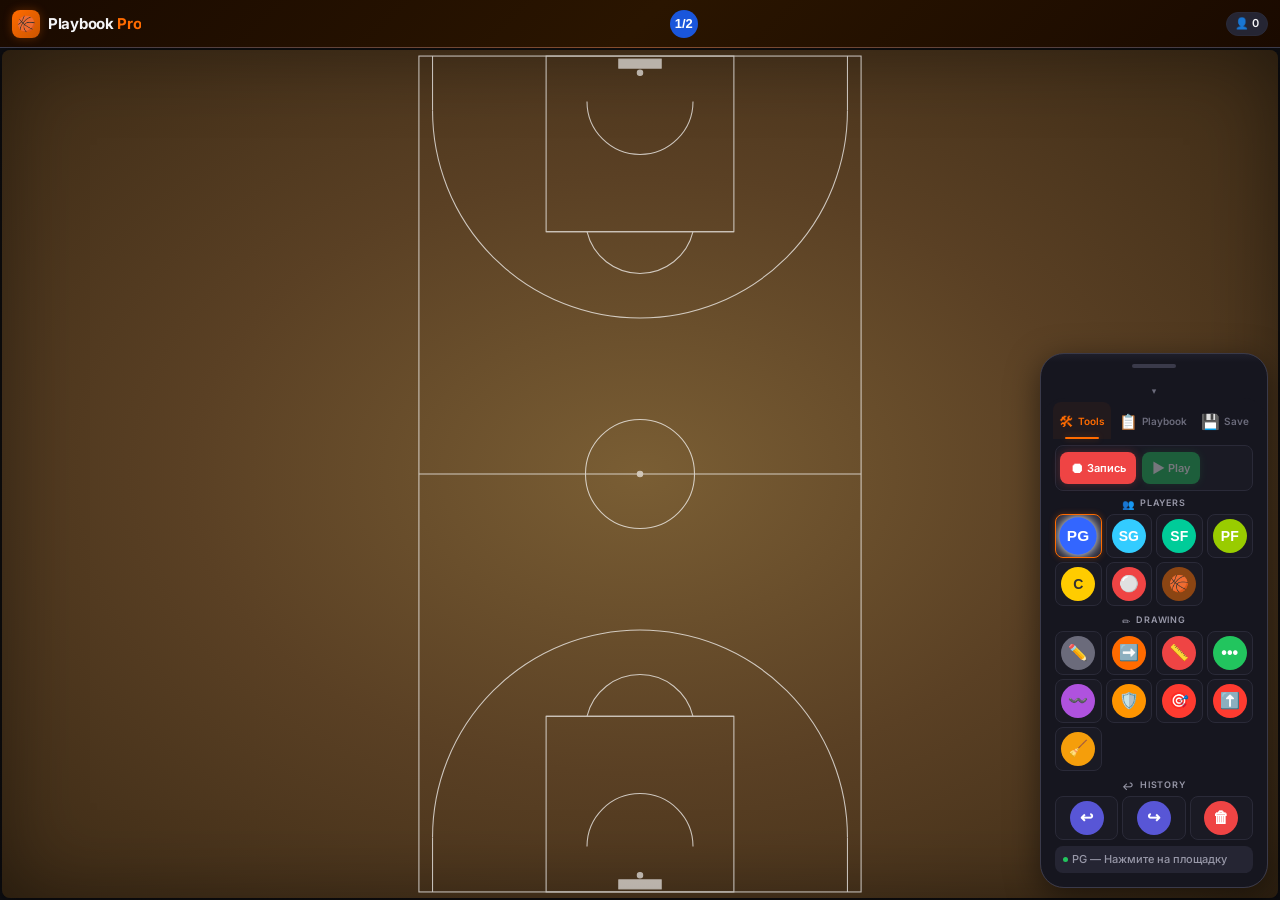
==== index.html @ 1745dd12 "Initial commit: Basketball Playbook Pro with custom dialogs and loading screen" ====
<!DOCTYPE html>
<html lang="ru">
<head>
    <meta charset="UTF-8">
    <meta name="viewport" content="width=device-width, initial-scale=1.0, maximum-scale=1.0, user-scalable=no, viewport-fit=cover">
    <title>Basketball Playbook Pro</title>
    <link rel="preconnect" href="https://fonts.googleapis.com">
    <link rel="preconnect" href="https://fonts.gstatic.com" crossorigin>
    <link href="https://fonts.googleapis.com/css2?family=Inter:wght@400;500;600;700;800&family=Oswald:wght@400;500;600;700&display=swap" rel="stylesheet">
    <link rel="stylesheet" href="css/styles.css">
    <link rel="manifest" href="manifest.json">
    <link rel="apple-touch-icon" href="icons/icon-192.png">
    <meta name="apple-mobile-web-app-capable" content="yes">
    <meta name="apple-mobile-web-app-status-bar-style" content="black-translucent">
    <meta name="theme-color" content="#0f0f13">
    
    <!-- Open Graph / Preview Meta Tags -->
    <meta property="og:type" content="website">
    <meta property="og:title" content="Basketball Playbook Pro">
    <meta property="og:description" content="Интерактивная доска для составления баскетбольных комбинаций">
    <meta property="og:image" content="bropropng.png">
    <meta property="og:image:width" content="1200">
    <meta property="og:image:height" content="630">
    <meta name="twitter:card" content="summary_large_image">
    <meta name="twitter:title" content="Basketball Playbook Pro">
    <meta name="twitter:description" content="Интерактивная доска для составления баскетбольных комбинаций">
    <meta name="twitter:image" content="bropropng.png">
</head>
<body>
    <div class="app">
        <header class="header">
            <div class="header-left">
                <div class="header-logo">🏀</div>
                <div class="header-title">Playbook <span>Pro</span></div>
            </div>
            <div class="header-center">
                <button class="tool-btn court-toggle" id="toggle-court" title="Переключить половину"><div class="tool-icon">1/2</div></button>
            </div>
            <div class="header-right">
                <span class="player-badge" id="player-count"><span class="badge-icon">👤</span><span class="badge-count">0</span></span>
                <div class="record-indicator" id="record-indicator" style="display:none"><span class="record-dot"></span><span class="record-label">REC</span></div>
            </div>
        </header>

        <div class="main">
            <div class="court-container">
                <svg id="basketball-court" xmlns="http://www.w3.org/2000/svg" viewBox="0 0 150 280" preserveAspectRatio="xMidYMid meet">
                    <g id="court-elements" stroke="#fff" stroke-width="0.35" fill="none" opacity="0.7">
                        <rect x="2" y="2" width="146" height="276"/>
                        <line x1="2" y1="140" x2="148" y2="140"/>
                        <circle cx="75" cy="140" r="18"/>
                        <circle cx="75" cy="140" r="0.9" fill="#fff" opacity="0.9"/>
                        <rect x="44" y="2" width="62" height="58"/>
                        <line x1="44" y1="60" x2="106" y2="60"/>
                        <path d="M 57.5 60 A 18 18 0 0 0 92.5 60"/>
                        <line x1="6.5" y1="2" x2="6.5" y2="20"/>
                        <line x1="143.5" y1="2" x2="143.5" y2="20"/>
                        <path d="M 6.5 20 A 67.5 67.5 0 0 0 143.5 20"/>
                        <path d="M 57.5 17 A 4 4 0 0 0 92.5 17"/>
                        <rect x="68" y="3" width="14" height="3" fill="#fff" opacity="0.9"/>
                        <circle cx="75" cy="7.5" r="0.9" fill="#fff" opacity="0.9"/>
                        <rect x="44" y="220" width="62" height="58"/>
                        <line x1="44" y1="220" x2="106" y2="220"/>
                        <path d="M 57.5 220 A 18 18 0 0 1 92.5 220"/>
                        <line x1="6.5" y1="278" x2="6.5" y2="260"/>
                        <line x1="143.5" y1="278" x2="143.5" y2="260"/>
                        <path d="M 6.5 260 A 67.5 67.5 0 0 1 143.5 260"/>
                        <path d="M 57.5 263 A 4 4 0 0 1 92.5 263"/>
                        <rect x="68" y="274" width="14" height="3" fill="#fff" opacity="0.9"/>
                        <circle cx="75" cy="272.5" r="0.9" fill="#fff" opacity="0.9"/>
                    </g>
                    <g id="drawing-layer"></g>
                    <g id="players-layer"></g>
                    <g id="animation-layer"></g>
                </svg>
            </div>
        </div>

        <div class="bottom-panel" id="bottom-panel">
            <div class="panel-handle" id="panel-handle">
                <div class="handle-bar"></div>
                <div class="handle-arrow" id="handle-arrow">▾</div>
            </div>
            <div class="panel-tabs">
                <button class="panel-tab active" data-section="tools"><span class="tab-icon">🛠</span><span class="tab-label">Tools</span></button>
                <button class="panel-tab" data-section="playbook"><span class="tab-icon">📋</span><span class="tab-label">Playbook</span></button>
                <button class="panel-tab" data-section="save"><span class="tab-icon">💾</span><span class="tab-label">Save</span></button>
            </div>
            <div class="panel-content">
                <div class="panel-section active" id="tools-section">
                    <div class="record-bar">
                        <button class="rec-btn record-start" id="record-start"><span class="rec-icon">⏺</span><span class="rec-label">Запись</span></button>
                        <button class="rec-btn play-btn disabled" id="play-btn"><span class="rec-icon">▶️</span><span class="rec-label">Play</span></button>
                        <div class="rec-playback" id="rec-playback" style="display:none">
                            <div class="playback-progress"><div class="playback-fill" id="playback-fill"></div></div>
                            <span class="rec-status" id="rec-status">00:00</span>
                        </div>
                        <button class="rec-btn stop-playback" id="stop-playback" style="display:none"><span class="rec-icon">⏹</span></button>
                    </div>
                    <div class="tool-group">
                        <div class="tool-group-title"><span class="group-icon">👥</span>Players</div>
                        <div class="tool-group-buttons">
                            <button class="tool-btn pg" data-tool="player" data-type="PG"><div class="tool-icon">PG</div><div class="tool-label">PG</div></button>
                            <button class="tool-btn sg" data-tool="player" data-type="SG"><div class="tool-icon">SG</div><div class="tool-label">SG</div></button>
                            <button class="tool-btn sf" data-tool="player" data-type="SF"><div class="tool-icon">SF</div><div class="tool-label">SF</div></button>
                            <button class="tool-btn pf" data-tool="player" data-type="PF"><div class="tool-icon">PF</div><div class="tool-label">PF</div></button>
                            <button class="tool-btn c" data-tool="player" data-type="C"><div class="tool-icon">C</div><div class="tool-label">C</div></button>
                            <button class="tool-btn defense" data-tool="player" data-type="defense"><div class="tool-icon">⚪</div><div class="tool-label">DEF</div></button>
                            <button class="tool-btn ball" data-tool="ball" data-type="ball"><div class="tool-icon">🏀</div><div class="tool-label">Ball</div></button>
                        </div>
                    </div>
                    <div class="tool-group">
                        <div class="tool-group-title"><span class="group-icon">✏️</span>Drawing</div>
                        <div class="tool-group-buttons">
                            <button class="tool-btn select" data-tool="select"><div class="tool-icon">✏️</div><div class="tool-label">Select</div></button>
                            <button class="tool-btn arrow" data-tool="drawing" data-type="arrow"><div class="tool-icon">➡️</div><div class="tool-label">Arrow</div></button>
                            <button class="tool-btn line" data-tool="drawing" data-type="line"><div class="tool-icon">📏</div><div class="tool-label">Line</div></button>
                            <button class="tool-btn dashed" data-tool="drawing" data-type="dashed"><div class="tool-icon">•••</div><div class="tool-label">Dash</div></button>
                            <button class="tool-btn wavy" data-tool="drawing" data-type="wavy"><div class="tool-icon">〰️</div><div class="tool-label">Wavy</div></button>
                            <button class="tool-btn screen" data-tool="drawing" data-type="screen"><div class="tool-icon">🛡️</div><div class="tool-label">Screen</div></button>
                            <button class="tool-btn shot" data-tool="drawing" data-type="shot"><div class="tool-icon">🎯</div><div class="tool-label">Shot</div></button>
                            <button class="tool-btn rebound" data-tool="drawing" data-type="rebound"><div class="tool-icon">⬆️</div><div class="tool-label">Rebound</div></button>
                            <button class="tool-btn eraser" data-tool="drawing" data-type="eraser"><div class="tool-icon">🧹</div><div class="tool-label">Eraser</div></button>
                        </div>
                    </div>
                    <div class="tool-group">
                        <div class="tool-group-title"><span class="group-icon">↩️</span>History</div>
                        <div class="tool-group-buttons history-grid">
                            <button class="tool-btn undo" id="undo-btn" data-tool="undo"><div class="tool-icon">↩</div><div class="tool-label">Undo</div></button>
                            <button class="tool-btn redo" id="redo-btn" data-tool="redo"><div class="tool-icon">↪</div><div class="tool-label">Redo</div></button>
                            <button class="tool-btn clear-all" id="clear-all-btn" data-tool="clear"><div class="tool-icon">🗑</div><div class="tool-label">Clear</div></button>
                        </div>
                    </div>
                    <div class="tool-hint"><span class="hint-dot"></span><span id="hint-text">PG — Нажмите на площадку</span></div>
                </div>
                <div class="panel-section" id="playbook-section">
                    <div class="section-header"><span class="section-icon">📋</span><span class="section-title">Playbook Library</span></div>
                    <div class="playbook-categories" id="playbook-categories">
                        <button class="category-btn active" data-category="basic">Basic</button>
                        <button class="category-btn" data-category="offense">Offense</button>
                        <button class="category-btn" data-category="defense">Defense</button>
                        <button class="category-btn" data-category="special">Special</button>
                    </div>
                    <div class="playbook-grid" id="playbook-grid"></div>
                </div>
                <div class="panel-section" id="save-section">
                    <div class="section-header"><span class="section-icon">💾</span><span class="section-title">Save / Load</span></div>
                    <div class="save-controls">
                        <input type="text" id="scheme-name" placeholder="Название схемы..." />
                        <button class="action-btn" id="save-scheme">💾</button>
                    </div>
                    <div class="schemes-list" id="schemes-list"><div class="empty-state"><span class="empty-icon">📂</span>Нет схем</div></div>
                </div>
            </div>
        </div>
    </div>

    <!-- Кастомный confirm диалог -->
    <div class="confirm-overlay" id="confirm-overlay" style="display:none">
        <div class="confirm-dialog">
            <div class="confirm-icon" id="confirm-icon">⚠️</div>
            <div class="confirm-msg" id="confirm-msg">Вы уверены?</div>
            <div class="confirm-actions">
                <button class="confirm-btn confirm-cancel" id="confirm-cancel">Отмена</button>
                <button class="confirm-btn confirm-ok" id="confirm-ok">Да</button>
            </div>
        </div>
    </div>

    <!-- Loading Screen -->
    <div class="loading-screen" id="loading-screen">
        <div class="loading-content">
            <img src="bropro.gif" alt="Loading..." class="loading-gif">
            <div class="loading-text">Basketball Playbook Pro</div>
            <div class="loading-spinner"></div>
        </div>
    </div>

    <script type="module" src="js/app.js"></script>
</body>
</html>
---- css/styles.css ----
/* ============================================
   Basketball Playbook v4.1 — Mobile Enhanced
   Нижняя панель, свайп, запись, плавное воспроизведение
   ============================================ */

:root {
    --primary: #ff6b00;
    --primary-light: #ff8c38;
    --primary-dark: #cc5500;
    --primary-glow: rgba(255, 107, 0, 0.3);
    --secondary: #1a56db;
    --secondary-light: #3b82f6;
    --accent: #ffcc00;
    --accent-glow: rgba(255, 204, 0, 0.3);
    --success: #22c55e;
    --danger: #ef4444;
    --warning: #f59e0b;
    
    --bg-primary: #0f0f13;
    --bg-secondary: #1a1a24;
    --bg-tertiary: #252533;
    --bg-card: #2a2a3a;
    --bg-card-hover: #333345;
    --bg-elevated: #2d2d3f;
    --bg-panel: #16161f;
    
    --text-primary: #f5f5f7;
    --text-secondary: #9898a8;
    --text-tertiary: #6b6b7b;
    --text-on-primary: #ffffff;
    
    --border-primary: #3a3a4a;
    --border-subtle: #2a2a38;
    --border-active: var(--primary);
    
    --shadow-sm: 0 1px 3px rgba(0,0,0,0.3);
    --shadow-md: 0 4px 16px rgba(0,0,0,0.4);
    --shadow-lg: 0 8px 32px rgba(0,0,0,0.5);
    --shadow-glow: 0 0 20px var(--primary-glow);
    
    --header-height: 48px;
    --panel-handle-height: 28px;
    
    --radius-xs: 4px;
    --radius-sm: 8px;
    --radius-md: 12px;
    --radius-lg: 16px;
    --radius-xl: 24px;
    --radius-full: 9999px;
    
    --transition-fast: 0.15s cubic-bezier(0.4, 0, 0.2, 1);
    --transition-normal: 0.25s cubic-bezier(0.4, 0, 0.2, 1);
    --transition-slow: 0.4s cubic-bezier(0.32, 0.72, 0, 1);
    
    --safe-bottom: env(safe-area-inset-bottom, 0px);
    --safe-top: env(safe-area-inset-top, 0px);
}

* { margin: 0; padding: 0; box-sizing: border-box; -webkit-tap-highlight-color: transparent; }

html, body {
    height: 100%; overflow: hidden;
    font-family: 'Inter', 'Segoe UI', system-ui, -apple-system, sans-serif;
    font-size: 16px; line-height: 1.4;
    color: var(--text-primary); background: var(--bg-primary);
    -webkit-font-smoothing: antialiased; -moz-osx-font-smoothing: grayscale;
    touch-action: manipulation; user-select: none;
}

/* Спортивный шрифт для заголовков и меток */
.font-sport { font-family: 'Oswald', sans-serif; text-transform: uppercase; letter-spacing: 0.5px; }

.app { display: flex; flex-direction: column; height: 100%; width: 100%; overflow: hidden; background: var(--bg-primary); }

/* ============================================
   HEADER
   ============================================ */
.header {
    display: flex; align-items: center; height: var(--header-height);
    padding: 0 12px; padding-top: var(--safe-top);
    background: linear-gradient(135deg, #1a0a00 0%, #2a1500 50%, #1a0a00 100%);
    border-bottom: 1px solid var(--border-primary);
    flex-shrink: 0; z-index: 100; position: relative; gap: 6px;
}
.header::after {
    content: ''; position: absolute; bottom: -1px; left: 0; right: 0;
    height: 1px; background: linear-gradient(90deg, transparent, var(--primary), transparent); opacity: 0.4;
}
.header-left { display: flex; align-items: center; gap: 8px; min-width: 0; }
.header-logo {
    width: 28px; height: 28px;
    background: linear-gradient(135deg, var(--primary), var(--primary-dark));
    border-radius: var(--radius-sm); display: flex; align-items: center; justify-content: center;
    font-size: 15px; flex-shrink: 0; box-shadow: 0 0 10px var(--primary-glow);
}
.header-title { font-size: 15px; font-weight: 700; color: var(--text-primary); letter-spacing: -0.3px; white-space: nowrap; overflow: hidden; text-overflow: ellipsis; }
.header-title span { color: var(--primary); }
.header-center { flex: 1; display: flex; justify-content: center; align-items: center; gap: 4px; padding: 0 4px; }
.header-center .tool-btn {
    width: 36px; height: 36px; border: none; background: transparent; border-radius: var(--radius-sm);
    cursor: pointer; transition: var(--transition-fast); display: flex; align-items: center; justify-content: center; flex-shrink: 0;
}
.header-center .tool-btn:active { transform: scale(0.92); }
.header-center .tool-btn .tool-icon {
    width: 28px; height: 28px; border-radius: 50%; display: flex; align-items: center; justify-content: center;
    font-size: 11px; font-weight: 700; color: white; transition: var(--transition-fast);
}
.header-center .tool-btn.court-toggle .tool-icon { background: var(--secondary); font-size: 13px; }
.header-center .tool-btn.reset-zoom .tool-icon { background: var(--bg-tertiary); font-size: 13px; color: var(--text-secondary); }
.header-right { display: flex; align-items: center; gap: 6px; }

.player-badge {
    display: flex; align-items: center; gap: 3px; padding: 2px 8px;
    background: var(--bg-tertiary); border-radius: var(--radius-full); font-size: 11px;
    font-weight: 500; color: var(--text-secondary); white-space: nowrap; height: 24px; border: 1px solid var(--border-subtle);
}
.badge-icon { font-size: 11px; }
.badge-count { font-weight: 600; color: var(--text-primary); }

.record-indicator {
    display: flex; align-items: center; gap: 4px; padding: 2px 8px;
    background: rgba(239, 68, 68, 0.15); border-radius: var(--radius-full);
    border: 1px solid rgba(239, 68, 68, 0.4); height: 24px;
}
.record-dot { width: 6px; height: 6px; border-radius: 50%; background: var(--danger); animation: rec-pulse 1.2s ease-in-out infinite; }
.record-label { font-size: 10px; font-weight: 700; color: var(--danger); letter-spacing: 1px; }
@keyframes rec-pulse { 0%, 100% { opacity: 1; transform: scale(1); } 50% { opacity: 0.4; transform: scale(0.7); } }

/* ============================================
   MAIN (COURT) — темная деревянная площадка
   ============================================ */
.main { flex: 1; overflow: hidden; position: relative; background: radial-gradient(ellipse at center, #1a1510 0%, #0f0f13 100%); }
.court-container { width: 100%; height: 100%; display: flex; justify-content: center; align-items: center; padding: 2px; }
#basketball-court {
    width: 100%; height: 100%; max-width: 100%; max-height: 100%;
    background: radial-gradient(ellipse at center, #7a5e34 0%, #5a4024 50%, #3d2b16 100%);
    border-radius: var(--radius-sm);
    box-shadow: inset 0 0 80px rgba(0,0,0,0.4), 0 0 20px rgba(0,0,0,0.3);
    filter: drop-shadow(0 2px 12px rgba(0,0,0,0.5));
}

/* Half-court режим - площадка прижата к верху, панель инструментов под ней */
#basketball-court.half-court {
    width: auto;
    height: auto;
    max-width: 100%;
    max-height: none;
    aspect-ratio: 150 / 140;
    align-self: flex-start;
}

.court-container:has(#basketball-court.half-court) {
    align-items: flex-start;
    padding-top: 4px;
}

/* ============================================
   BOTTOM PANEL + DRAG HANDLE
   ============================================ */
.bottom-panel {
    position: fixed; left: 0; right: 0; bottom: 0; z-index: 60;
    background: linear-gradient(180deg, #1e1e2a 0%, var(--bg-panel) 8px);
    border-top: 1px solid var(--border-primary);
    box-shadow: var(--shadow-lg); padding-bottom: var(--safe-bottom);
    max-height: 85vh; display: flex; flex-direction: column;
    transition: transform var(--transition-slow), box-shadow var(--transition-slow);
    transform: translateY(0);
    border-radius: var(--radius-lg) var(--radius-lg) 0 0;
}
/* Скрытая (свернутая) тень становится легче */
.bottom-panel.collapsed {
    box-shadow: 0 -2px 8px rgba(0,0,0,0.2);
}

/* Handle-полоска сверху панели — увеличенная зона захвата */
.panel-handle {
    display: flex; flex-direction: column; align-items: center;
    padding: 10px 0 6px; cursor: grab; touch-action: none;
    flex-shrink: 0; background: transparent;
    user-select: none; -webkit-user-select: none;
    min-height: 44px; /* увеличенная зона захвата */
    position: relative;
}
.panel-handle:active { cursor: grabbing; }
.panel-handle .handle-bar {
    width: 44px; height: 4px; border-radius: 3px;
    background: var(--border-primary); margin-bottom: 2px;
    transition: background var(--transition-fast), width var(--transition-fast);
}
.panel-handle:hover .handle-bar,
.panel-handle:active .handle-bar {
    background: var(--primary);
    width: 48px;
}
.panel-handle .handle-arrow {
    font-size: 9px; color: var(--text-tertiary);
    transition: transform var(--transition-normal), color var(--transition-fast);
    position: absolute; bottom: 0;
}
.panel-handle:hover .handle-arrow {
    color: var(--primary);
}
.panel-handle .handle-arrow.rotated { transform: rotate(180deg); }

/* Пульсация ручки когда панель свернута — подсказка что можно потянуть */
@keyframes handle-pulse {
    0%, 100% { opacity: 0.3; transform: scale(1); }
    50% { opacity: 0.6; transform: scale(1.05); }
}
.bottom-panel.collapsed .handle-bar {
    animation: handle-pulse 2.5s ease-in-out infinite;
    background: var(--primary-light);
}

.panel-tabs {
    display: flex; gap: 2px; padding: 2px 12px 0; background: transparent; flex-shrink: 0;
}
.panel-tab {
    flex: 1; display: flex; align-items: center; justify-content: center; gap: 4px;
    padding: 10px 6px 8px; border: none; background: transparent;
    border-radius: var(--radius-sm) var(--radius-sm) 0 0;
    font-size: 11px; font-weight: 500; color: var(--text-tertiary);
    cursor: pointer; transition: var(--transition-fast); font-family: inherit; position: relative;
}
.panel-tab:active { background: rgba(255,255,255,0.04); transform: scale(0.97); }
.panel-tab .tab-icon { font-size: 15px; }
.panel-tab .tab-label { font-size: 10px; font-weight: 600; }
.panel-tab.active { color: var(--primary); background: rgba(255,107,0,0.05); }
.panel-tab.active::after {
    content: ''; position: absolute; bottom: 0; left: 12px; right: 12px;
    height: 2px; background: var(--primary); border-radius: 1px; box-shadow: 0 0 6px var(--primary-glow);
}

.panel-content { flex: 1; overflow-y: auto; -webkit-overflow-scrolling: touch; overscroll-behavior: contain; }
.panel-content::-webkit-scrollbar { width: 3px; }
.panel-content::-webkit-scrollbar-thumb { background: var(--border-primary); border-radius: 2px; }

.panel-section { display: none; padding: 6px 14px 14px; }
.panel-section.active { display: block; animation: fadeSlideIn 0.2s ease-out; }
@keyframes fadeSlideIn { from { opacity: 0; transform: translateY(6px); } to { opacity: 1; transform: translateY(0); } }

/* ============================================
   RECORD BAR
   ============================================ */
.record-bar {
    display: flex; align-items: center; gap: 6px; padding: 6px 4px; margin-bottom: 4px;
    background: var(--bg-secondary); border-radius: var(--radius-sm); border: 1px solid var(--border-subtle);
}
.rec-btn {
    display: flex; align-items: center; gap: 3px; padding: 6px 10px; border: none;
    border-radius: var(--radius-sm); font-size: 12px; font-weight: 600; cursor: pointer;
    font-family: inherit; transition: var(--transition-fast); min-height: 32px; color: var(--text-on-primary);
}
.rec-btn:active { transform: scale(0.95); }
.rec-btn .rec-icon { font-size: 14px; }
.rec-btn .rec-label { font-size: 11px; }
.record-start { background: var(--danger); box-shadow: 0 0 8px rgba(239, 68, 68, 0.3); }
.record-start.recording { background: var(--bg-tertiary); color: var(--text-tertiary); box-shadow: none; }
.play-btn { background: var(--success); box-shadow: 0 0 8px rgba(34, 197, 94, 0.3); }
.play-btn.disabled { opacity: 0.4; pointer-events: none; }
.stop-playback { background: var(--danger); width: 32px; height: 32px; padding: 0; display: flex; align-items: center; justify-content: center; border-radius: 50%; flex-shrink: 0; }
.stop-playback .rec-icon { font-size: 12px; }
.rec-playback { flex: 1; display: flex; align-items: center; gap: 6px; }
.playback-progress { flex: 1; height: 4px; background: var(--bg-tertiary); border-radius: 2px; overflow: hidden; }
.playback-fill { height: 100%; width: 0%; background: linear-gradient(90deg, var(--success), var(--primary)); border-radius: 2px; transition: width 0.1s linear; }
.rec-status { font-size: 10px; color: var(--text-tertiary); font-weight: 500; min-width: 40px; text-align: right; }

/* ============================================
   TOOL GROUPS — компактные, 4 колонки, крупные emoji
   ============================================ */
.tool-group { margin-bottom: 6px; }
.tool-group-title { display: flex; align-items: center; justify-content: center; gap: 5px; font-size: 9px; font-weight: 600; color: var(--text-secondary); padding: 2px 2px 3px; text-transform: uppercase; letter-spacing: 0.8px; }
.tool-group-title .group-icon { font-size: 10px; }
.tool-group-buttons { display: grid; grid-template-columns: repeat(4, 1fr); gap: 4px; }
.tool-group-buttons .tool-btn {
    display: flex; align-items: center; justify-content: center;
    width: 100%; height: 44px; border: 1px solid var(--border-subtle); background: var(--bg-secondary);
    border-radius: var(--radius-sm); cursor: pointer; transition: var(--transition-fast); flex-shrink: 0;
    position: relative; overflow: hidden;
}
.tool-group-buttons .tool-btn:active {
    transform: scale(0.92);
    border-color: var(--primary);
    box-shadow: 0 0 8px var(--primary-glow);
}
.tool-group-buttons .tool-btn .tool-icon {
    width: 34px; height: 34px; border-radius: 50%; display: flex; align-items: center; justify-content: center;
    font-size: 18px; font-weight: 700; color: white; transition: var(--transition-fast);
    position: relative; z-index: 1; line-height: 1;
}
.tool-group-buttons .tool-btn .tool-label { display: none; }
.tool-group-buttons .tool-btn.active {
    background: var(--bg-card); border-color: var(--primary);
    box-shadow: 0 0 6px var(--primary-glow);
}
.tool-group-buttons .tool-btn.active .tool-icon {
    transform: scale(1.1);
    box-shadow: 0 0 10px currentColor;
}

/* Микроанимация pulse при нажатии */
@keyframes btn-pulse {
    0% { box-shadow: 0 0 0 0 rgba(255,107,0,0.4); }
    100% { box-shadow: 0 0 0 10px rgba(255,107,0,0); }
}
.tool-group-buttons .tool-btn:active {
    animation: btn-pulse 0.35s ease-out;
}

.tool-group-buttons .tool-btn.pg .tool-icon { background: #3366ff; font-size: 14px; }
.tool-group-buttons .tool-btn.sg .tool-icon { background: #33ccff; font-size: 14px; }
.tool-group-buttons .tool-btn.sf .tool-icon { background: #00cc99; font-size: 14px; }
.tool-group-buttons .tool-btn.pf .tool-icon { background: #99cc00; font-size: 14px; }
.tool-group-buttons .tool-btn.c .tool-icon { background: #ffcc00; color: #333; font-size: 14px; }
.tool-group-buttons .tool-btn.defense .tool-icon { background: #ef4444; font-size: 16px; }
.tool-group-buttons .tool-btn.ball .tool-icon { background: #8B4513; font-size: 16px; }
.tool-group-buttons .tool-btn.select .tool-icon { background: #6b6b7b; font-size: 16px; }
.tool-group-buttons .tool-btn.arrow .tool-icon { background: var(--primary); font-size: 16px; }
.tool-group-buttons .tool-btn.line .tool-icon { background: var(--danger); font-size: 16px; }
.tool-group-buttons .tool-btn.dashed .tool-icon { background: var(--success); font-size: 16px; }
.tool-group-buttons .tool-btn.wavy .tool-icon { background: #af52de; font-size: 16px; }
.tool-group-buttons .tool-btn.screen .tool-icon { background: #ff9500; font-size: 16px; }
.tool-group-buttons .tool-btn.shot .tool-icon { background: #ff3b30; font-size: 16px; }
.tool-group-buttons .tool-btn.rebound .tool-icon { background: #ff3b30; font-size: 16px; }
.tool-group-buttons .tool-btn.eraser .tool-icon { background: var(--warning); font-size: 16px; }
.tool-group-buttons .tool-btn.undo .tool-icon,
.tool-group-buttons .tool-btn.redo .tool-icon { background: #5856d6; font-size: 16px; }
.tool-group-buttons .tool-btn.clear-all .tool-icon { background: var(--danger); font-size: 16px; }

/* Анимация активной кнопки */
@keyframes pulse-glow { 0%, 100% { box-shadow: 0 0 4px var(--primary-glow); } 50% { box-shadow: 0 0 10px var(--primary-glow); } }
.tool-group-buttons .tool-btn.active .tool-icon { animation: pulse-glow 2s ease-in-out infinite; }

/* History группа — 3 кнопки в ряд */
.tool-group-buttons.history-grid { grid-template-columns: repeat(3, 1fr); }

/* ============================================
   TOOL HINT
   ============================================ */
.tool-hint { display: flex; align-items: center; gap: 4px; padding: 6px 8px; background: var(--bg-tertiary); border-radius: var(--radius-sm); margin-top: 2px; }
.hint-dot { width: 5px; height: 5px; border-radius: 50%; background: var(--success); display: inline-block; flex-shrink: 0; }
#hint-text { font-size: 11px; color: var(--text-secondary); font-weight: 500; }

/* ============================================
   PLAYBOOK / SCHEMES
   ============================================ */
.section-header { display: flex; align-items: center; gap: 6px; padding: 8px 0 10px; }
.section-icon { font-size: 16px; }
.section-title { font-size: 14px; font-weight: 700; color: var(--text-primary); }

.playbook-categories { display: flex; gap: 6px; margin-bottom: 10px; flex-wrap: nowrap; overflow-x: auto; -webkit-overflow-scrolling: touch; padding-bottom: 4px; }
.playbook-categories::-webkit-scrollbar { display: none; }
.category-btn {
    padding: 6px 14px; border: 1px solid var(--border-primary); background: var(--bg-tertiary);
    border-radius: var(--radius-full); font-size: 12px; font-weight: 500; cursor: pointer;
    white-space: nowrap; min-height: 32px; color: var(--text-secondary); flex-shrink: 0;
    transition: var(--transition-fast); font-family: inherit;
}
.category-btn:active { transform: scale(0.95); }
.category-btn.active { background: linear-gradient(135deg, var(--primary), var(--primary-dark)); color: var(--text-on-primary); border-color: var(--primary); box-shadow: 0 0 10px var(--primary-glow); }

.playbook-grid { display: grid; grid-template-columns: repeat(2, 1fr); gap: 8px; }
.playbook-item {
    border: 1px solid var(--border-primary); border-radius: var(--radius-md);
    padding: 12px 10px; text-align: center; cursor: pointer; background: var(--bg-card);
    transition: var(--transition-normal); position: relative; overflow: hidden;
}
.playbook-item:active { transform: scale(0.97); border-color: var(--primary); box-shadow: var(--shadow-glow); }
.playbook-item::before { content: ''; position: absolute; top: 0; left: 0; right: 0; height: 3px; background: linear-gradient(90deg, var(--primary), var(--accent)); opacity: 0; transition: var(--transition-normal); }
.playbook-item:active::before { opacity: 1; }
.playbook-preview { width: 100%; height: 56px; background: var(--bg-tertiary); border-radius: var(--radius-sm); margin-bottom: 6px; display: flex; align-items: center; justify-content: center; font-size: 28px; }
.playbook-name { font-size: 12px; font-weight: 600; color: var(--text-primary); margin-bottom: 2px; }
.playbook-desc { font-size: 10px; color: var(--text-tertiary); line-height: 1.3; }

.save-controls { display: flex; gap: 6px; margin-bottom: 12px; }
#scheme-name { flex: 1; padding: 10px 12px; border: 1.5px solid var(--border-primary); border-radius: var(--radius-sm); font-size: 13px; background: var(--bg-tertiary); color: var(--text-primary); outline: none; min-height: 40px; font-family: inherit; transition: var(--transition-fast); }
#scheme-name:focus { border-color: var(--primary); box-shadow: 0 0 0 3px var(--primary-glow); }
#scheme-name::placeholder { color: var(--text-tertiary); }
.save-controls .action-btn { padding: 10px 14px; background: linear-gradient(135deg, var(--primary), var(--primary-dark)); color: var(--text-on-primary); border: none; border-radius: var(--radius-sm); cursor: pointer; font-size: 18px; font-family: inherit; min-height: 40px; white-space: nowrap; transition: var(--transition-fast); box-shadow: 0 0 10px var(--primary-glow); }
.save-controls .action-btn:active { transform: scale(0.96); box-shadow: 0 0 16px var(--primary-glow); }

.schemes-list { max-height: 180px; overflow-y: auto; border: 1px solid var(--border-primary); border-radius: var(--radius-sm); padding: 4px; -webkit-overflow-scrolling: touch; background: var(--bg-tertiary); }
.schemes-list::-webkit-scrollbar { width: 3px; }
.schemes-list::-webkit-scrollbar-thumb { background: var(--border-primary); border-radius: 2px; }
.scheme-item { display: flex; justify-content: space-between; align-items: center; padding: 10px 10px; border-bottom: 1px solid var(--border-subtle); cursor: pointer; border-radius: var(--radius-xs); transition: var(--transition-fast); }
.scheme-item:last-child { border-bottom: none; }
.scheme-item:active { background: var(--bg-card-hover); }
.scheme-info { flex: 1; min-width: 0; }
.scheme-name { font-size: 13px; font-weight: 500; color: var(--text-primary); overflow: hidden; text-overflow: ellipsis; white-space: nowrap; }
.scheme-date { font-size: 10px; color: var(--text-tertiary); margin-top: 1px; }
.scheme-actions { display: flex; gap: 4px; flex-shrink: 0; }
.scheme-btn { padding: 6px 10px; border: none; border-radius: var(--radius-sm); font-size: 11px; font-weight: 600; cursor: pointer; font-family: inherit; min-height: 30px; transition: var(--transition-fast); }
.scheme-btn:active { transform: scale(0.95); }
.load-btn { background: var(--success); color: white; }
.delete-btn { background: var(--danger); color: white; }

.empty-state { text-align: center; padding: 24px 12px; color: var(--text-tertiary); font-size: 13px; }
.empty-state .empty-icon { font-size: 32px; margin-bottom: 8px; display: block; opacity: 0.5; }

/* ============================================
   CUSTOM CONFIRM DIALOG
   ============================================ */
.confirm-overlay {
    position: fixed; inset: 0; z-index: 300;
    display: flex; align-items: center; justify-content: center;
    background: rgba(0,0,0,0.6);
    backdrop-filter: blur(4px); -webkit-backdrop-filter: blur(4px);
    animation: confirmFadeIn 0.2s ease-out;
}
@keyframes confirmFadeIn { from { opacity: 0; } to { opacity: 1; } }
.confirm-dialog {
    background: var(--bg-elevated);
    border: 1px solid var(--border-primary);
    border-radius: var(--radius-lg);
    padding: 24px 28px 20px;
    max-width: 300px;
    width: 90%;
    text-align: center;
    box-shadow: var(--shadow-lg);
    animation: confirmScaleIn 0.2s ease-out;
}
@keyframes confirmScaleIn { from { transform: scale(0.9); opacity: 0; } to { transform: scale(1); opacity: 1; } }
.confirm-icon { font-size: 36px; margin-bottom: 12px; }
.confirm-msg { font-size: 14px; font-weight: 500; color: var(--text-primary); line-height: 1.5; margin-bottom: 20px; }
.confirm-actions { display: flex; gap: 10px; justify-content: center; }
.confirm-btn {
    flex: 1; padding: 10px 16px; border: none; border-radius: var(--radius-sm);
    font-size: 13px; font-weight: 600; cursor: pointer;
    font-family: inherit; transition: var(--transition-fast);
    min-height: 38px;
}
.confirm-btn:active { transform: scale(0.95); }
.confirm-cancel { background: var(--bg-tertiary); color: var(--text-secondary); border: 1px solid var(--border-primary); }
.confirm-ok { background: var(--danger); color: white; box-shadow: 0 0 10px rgba(239,68,68,0.3); }
.confirm-ok.load { background: var(--success); box-shadow: 0 0 10px rgba(34,197,94,0.3); }

.toast {
    position: fixed; top: calc(var(--header-height) + var(--safe-top) + 8px); left: 50%;
    transform: translateX(-50%) translateY(-20px);
    background: var(--bg-elevated); color: var(--text-primary);
    padding: 10px 20px; border-radius: var(--radius-full); font-size: 13px; font-weight: 500;
    z-index: 200; opacity: 0;
    transition: opacity var(--transition-normal), transform var(--transition-normal);
    pointer-events: none; white-space: nowrap;
    backdrop-filter: blur(12px); -webkit-backdrop-filter: blur(12px);
    border: 1px solid var(--border-primary); box-shadow: var(--shadow-lg);
}
.toast.show { opacity: 1; transform: translateX(-50%) translateY(0); }

/* ============================================
   SVG LAYERS
   ============================================ */
#players-layer circle.player { stroke-width: 0.8; cursor: pointer; transition: filter 0.2s; }
#drawing-layer path, #drawing-layer line { stroke-width: 0.8; fill: none; }
#players-layer .player { cursor: pointer; transition: filter var(--transition-fast); }
#players-layer .player:hover { filter: brightness(1.15); }
#players-layer .player.selected { filter: brightness(1.4) drop-shadow(0 0 3px rgba(255,255,255,0.6)); }
#players-layer text { pointer-events: none; user-select: none; font-family: 'Inter', Arial, sans-serif; font-weight: bold; }
#players-layer circle[data-type="ball"] { cursor: pointer; }
#players-layer circle[data-type="ball"]:hover { filter: brightness(1.15); }
#drawing-layer .drawing-element { cursor: default; }
#drawing-layer .drawing-element:hover { opacity: 0.8; }
.eraser-cursor { cursor: url('data:image/svg+xml;utf8,<svg xmlns="http://www.w3.org/2000/svg" width="24" height="24" viewBox="0 0 24 24"><circle cx="12" cy="12" r="10" fill="none" stroke="%23f59e0b" stroke-width="2"/></svg>') 12 12, auto; }

/* Плавное анимированное появление и перемещение */
@keyframes fadeIn { from { opacity: 0; transform: scale(0.8); } to { opacity: 1; transform: scale(1); } }
@keyframes drawLine { from { stroke-dasharray: 1000; stroke-dashoffset: 1000; } to { stroke-dasharray: 1000; stroke-dashoffset: 0; } }

#players-layer circle.player { transition: cx 0.15s ease-out, cy 0.15s ease-out; }
#players-layer circle[data-type="ball"] { transition: cx 0.15s ease-out, cy 0.15s ease-out; }
#players-layer text { transition: x 0.15s ease-out, y 0.15s ease-out; }
#players-layer g { transition: transform 0.15s ease-out; }
.drawing-element { transition: opacity 0.15s ease-out; }

/* ============================================
   RESPONSIVE
   ============================================ */
@media (min-width: 768px) {
    .bottom-panel { max-width: 420px; left: auto; right: 12px; bottom: 12px; border-radius: var(--radius-xl); border: 1px solid var(--border-primary); max-height: 70vh; }
    .panel-tabs { border-radius: var(--radius-xl) var(--radius-xl) 0 0; background: var(--bg-panel); padding: 4px 12px 0; }
    .playbook-grid { grid-template-columns: repeat(2, 1fr); }
}
@media (max-height: 500px) {
    .header { --header-height: 40px; padding-top: 0; }
    .header-title { font-size: 13px; }
    .header-logo { width: 24px; height: 24px; font-size: 13px; }
    .header-center .tool-btn { width: 32px; height: 32px; }
    .header-center .tool-btn .tool-icon { width: 24px; height: 24px; font-size: 10px; }
    .bottom-panel { max-height: 60vh; }
    .tool-group-buttons .tool-btn { width: 44px; height: 40px; }
    .tool-group-buttons .tool-btn .tool-icon { width: 20px; height: 20px; font-size: 9px; }
    .tool-group-buttons .tool-btn .tool-label { font-size: 7px; }
    .panel-tab { padding: 6px 4px; }
    .panel-tab .tab-label { font-size: 9px; }
}

/* ============================================
   LOADING SCREEN
   ============================================ */
.loading-screen {
    position: fixed;
    top: 0;
    left: 0;
    width: 100%;
    height: 100%;
    background: linear-gradient(135deg, #0f0f13 0%, #1a1a2e 100%);
    display: flex;
    align-items: center;
    justify-content: center;
    z-index: 10000;
    opacity: 1;
    transition: opacity 0.5s ease-out;
}

.loading-screen.hidden {
    opacity: 0;
    pointer-events: none;
}

.loading-content {
    display: flex;
    flex-direction: column;
    align-items: center;
    gap: 20px;
    animation: loadingPulse 2s ease-in-out infinite;
}

.loading-gif {
    width: 200px;
    height: 200px;
    border-radius: 20px;
    box-shadow: 0 8px 32px rgba(0, 122, 255, 0.3);
    object-fit: cover;
}

.loading-text {
    font-family: 'Oswald', sans-serif;
    font-size: 24px;
    font-weight: 700;
    color: #fff;
    text-transform: uppercase;
    letter-spacing: 2px;
    text-shadow: 0 0 20px rgba(0, 122, 255, 0.5);
}

.loading-spinner {
    width: 40px;
    height: 40px;
    border: 3px solid rgba(255, 255, 255, 0.1);
    border-top-color: #007aff;
    border-radius: 50%;
    animation: spin 1s linear infinite;
}

@keyframes loadingPulse {
    0%, 100% { transform: scale(1); }
    50% { transform: scale(1.05); }
}

@keyframes spin {
    to { transform: rotate(360deg); }
}

@media (max-width: 768px) {
    .loading-gif {
        width: 150px;
        height: 150px;
    }
    .loading-text {
        font-size: 18px;
    }
}
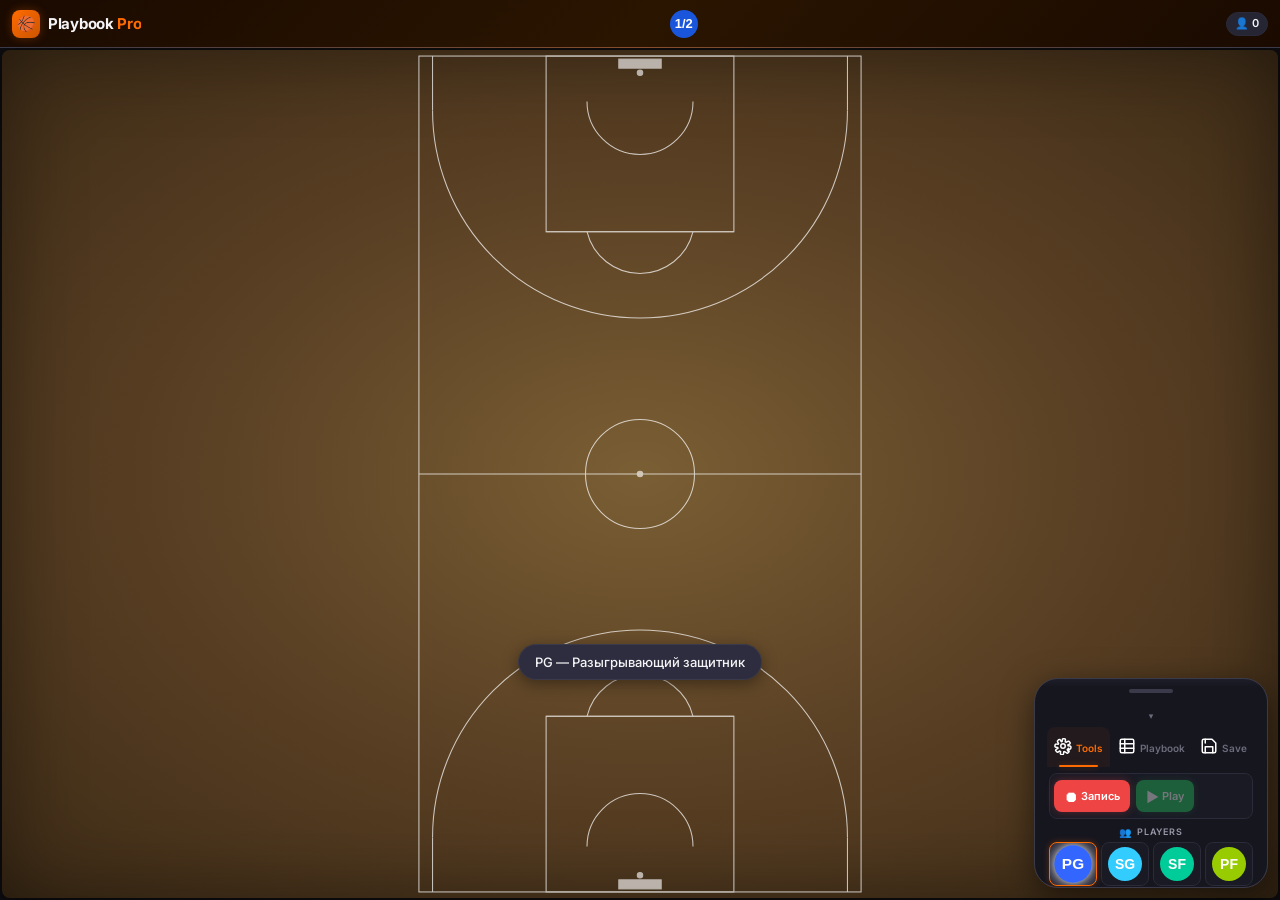
==== commit 7cc2646c: "new version" ====
--- a/index.html
+++ b/index.html
@@ -106,21 +106,21 @@
                             <button class="tool-btn pf" data-tool="player" data-type="PF"><div class="tool-icon">PF</div><div class="tool-label">PF</div></button>
                             <button class="tool-btn c" data-tool="player" data-type="C"><div class="tool-icon">C</div><div class="tool-label">C</div></button>
                             <button class="tool-btn defense" data-tool="player" data-type="defense"><div class="tool-icon">⚪</div><div class="tool-label">DEF</div></button>
-                            <button class="tool-btn ball" data-tool="ball" data-type="ball"><div class="tool-icon">🏀</div><div class="tool-label">Ball</div></button>
+                            <button class="tool-btn ball" data-tool="ball" data-type="ball"><div class="tool-icon" data-icon="ball">🏀</div><div class="tool-label">Ball</div></button>
                         </div>
                     </div>
                     <div class="tool-group">
                         <div class="tool-group-title"><span class="group-icon">✏️</span>Drawing</div>
                         <div class="tool-group-buttons">
-                            <button class="tool-btn select" data-tool="select"><div class="tool-icon">✏️</div><div class="tool-label">Select</div></button>
-                            <button class="tool-btn arrow" data-tool="drawing" data-type="arrow"><div class="tool-icon">➡️</div><div class="tool-label">Arrow</div></button>
-                            <button class="tool-btn line" data-tool="drawing" data-type="line"><div class="tool-icon">📏</div><div class="tool-label">Line</div></button>
-                            <button class="tool-btn dashed" data-tool="drawing" data-type="dashed"><div class="tool-icon">•••</div><div class="tool-label">Dash</div></button>
-                            <button class="tool-btn wavy" data-tool="drawing" data-type="wavy"><div class="tool-icon">〰️</div><div class="tool-label">Wavy</div></button>
-                            <button class="tool-btn screen" data-tool="drawing" data-type="screen"><div class="tool-icon">🛡️</div><div class="tool-label">Screen</div></button>
-                            <button class="tool-btn shot" data-tool="drawing" data-type="shot"><div class="tool-icon">🎯</div><div class="tool-label">Shot</div></button>
-                            <button class="tool-btn rebound" data-tool="drawing" data-type="rebound"><div class="tool-icon">⬆️</div><div class="tool-label">Rebound</div></button>
-                            <button class="tool-btn eraser" data-tool="drawing" data-type="eraser"><div class="tool-icon">🧹</div><div class="tool-label">Eraser</div></button>
+            <button class="tool-btn select" data-tool="select"><div class="tool-icon" data-icon="select">✏️</div><div class="tool-label">Select</div></button>
+                            <button class="tool-btn arrow" data-tool="drawing" data-type="arrow"><div class="tool-icon" data-icon="arrow">➡️</div><div class="tool-label">Arrow</div></button>
+                            <button class="tool-btn line" data-tool="drawing" data-type="line"><div class="tool-icon" data-icon="line">📏</div><div class="tool-label">Line</div></button>
+                            <button class="tool-btn dashed" data-tool="drawing" data-type="dashed"><div class="tool-icon" data-icon="dashed">•••</div><div class="tool-label">Dash</div></button>
+                            <button class="tool-btn wavy" data-tool="drawing" data-type="wavy"><div class="tool-icon" data-icon="wavy">〰️</div><div class="tool-label">Wavy</div></button>
+                            <button class="tool-btn screen" data-tool="drawing" data-type="screen"><div class="tool-icon" data-icon="screen">🛡️</div><div class="tool-label">Screen</div></button>
+                            <button class="tool-btn shot" data-tool="drawing" data-type="shot"><div class="tool-icon" data-icon="shot">🎯</div><div class="tool-label">Shot</div></button>
+                            <button class="tool-btn rebound" data-tool="drawing" data-type="rebound"><div class="tool-icon" data-icon="rebound">⬆️</div><div class="tool-label">Rebound</div></button>
+                            <button class="tool-btn eraser" data-tool="drawing" data-type="eraser"><div class="tool-icon" data-icon="eraser">🧹</div><div class="tool-label">Eraser</div></button>
                         </div>
                     </div>
                     <div class="tool-group">
--- a/css/styles.css
+++ b/css/styles.css
@@ -167,6 +167,21 @@
     transform: translateY(0);
     border-radius: var(--radius-lg) var(--radius-lg) 0 0;
 }
+/* Половина — показываем handle, табы и только Players group */
+.bottom-panel.half {
+    box-shadow: 0 -2px 8px rgba(0,0,0,0.2);
+}
+.bottom-panel.max-h-limited .panel-content {
+    max-height: 105px;
+    overflow: hidden !important;
+}
+.bottom-panel.half .tool-group:not(:first-of-type),
+.bottom-panel.half .record-bar,
+.bottom-panel.half .tool-hint,
+.bottom-panel.half .panel-section > :not(.tool-group):not(.panel-tabs) {
+    display: none !important;
+}
+
 /* Скрытая (свернутая) тень становится легче */
 .bottom-panel.collapsed {
     box-shadow: 0 -2px 8px rgba(0,0,0,0.2);
@@ -287,6 +302,33 @@
     width: 34px; height: 34px; border-radius: 50%; display: flex; align-items: center; justify-content: center;
     font-size: 18px; font-weight: 700; color: white; transition: var(--transition-fast);
     position: relative; z-index: 1; line-height: 1;
+}
+
+/* SVG иконки внутри tool-icon и tab-icon */
+.svg-icon {
+    display: inline-flex;
+    align-items: center;
+    justify-content: center;
+    width: 100%;
+    height: 100%;
+    color: white;
+}
+.svg-icon svg {
+    width: 18px;
+    height: 18px;
+    display: block;
+}
+.tool-icon .svg-icon svg {
+    width: 16px;
+    height: 16px;
+}
+.tab-icon .svg-icon svg {
+    width: 18px;
+    height: 18px;
+}
+.header-center .tool-icon .svg-icon svg {
+    width: 16px;
+    height: 16px;
 }
 .tool-group-buttons .tool-btn .tool-label { display: none; }
 .tool-group-buttons .tool-btn.active {
@@ -434,6 +476,35 @@
 .confirm-ok { background: var(--danger); color: white; box-shadow: 0 0 10px rgba(239,68,68,0.3); }
 .confirm-ok.load { background: var(--success); box-shadow: 0 0 10px rgba(34,197,94,0.3); }
 
+/* ============================================
+   FLOATING HINT — подсказка над панелью
+   ============================================ */
+.floating-hint {
+    position: fixed;
+    left: 50%;
+    bottom: calc(210px + 10px); /* над свернутой панелью */
+    transform: translateX(-50%) translateY(10px);
+    background: var(--bg-elevated);
+    color: var(--text-primary);
+    padding: 8px 16px;
+    border-radius: var(--radius-full);
+    font-size: 13px;
+    font-weight: 500;
+    z-index: 55;
+    opacity: 0;
+    pointer-events: none;
+    white-space: nowrap;
+    backdrop-filter: blur(12px);
+    -webkit-backdrop-filter: blur(12px);
+    border: 1px solid var(--border-primary);
+    box-shadow: var(--shadow-md);
+    transition: opacity var(--transition-normal), transform var(--transition-normal);
+}
+.floating-hint.visible {
+    opacity: 1;
+    transform: translateX(-50%) translateY(0);
+}
+
 .toast {
     position: fixed; top: calc(var(--header-height) + var(--safe-top) + 8px); left: 50%;
     transform: translateX(-50%) translateY(-20px);
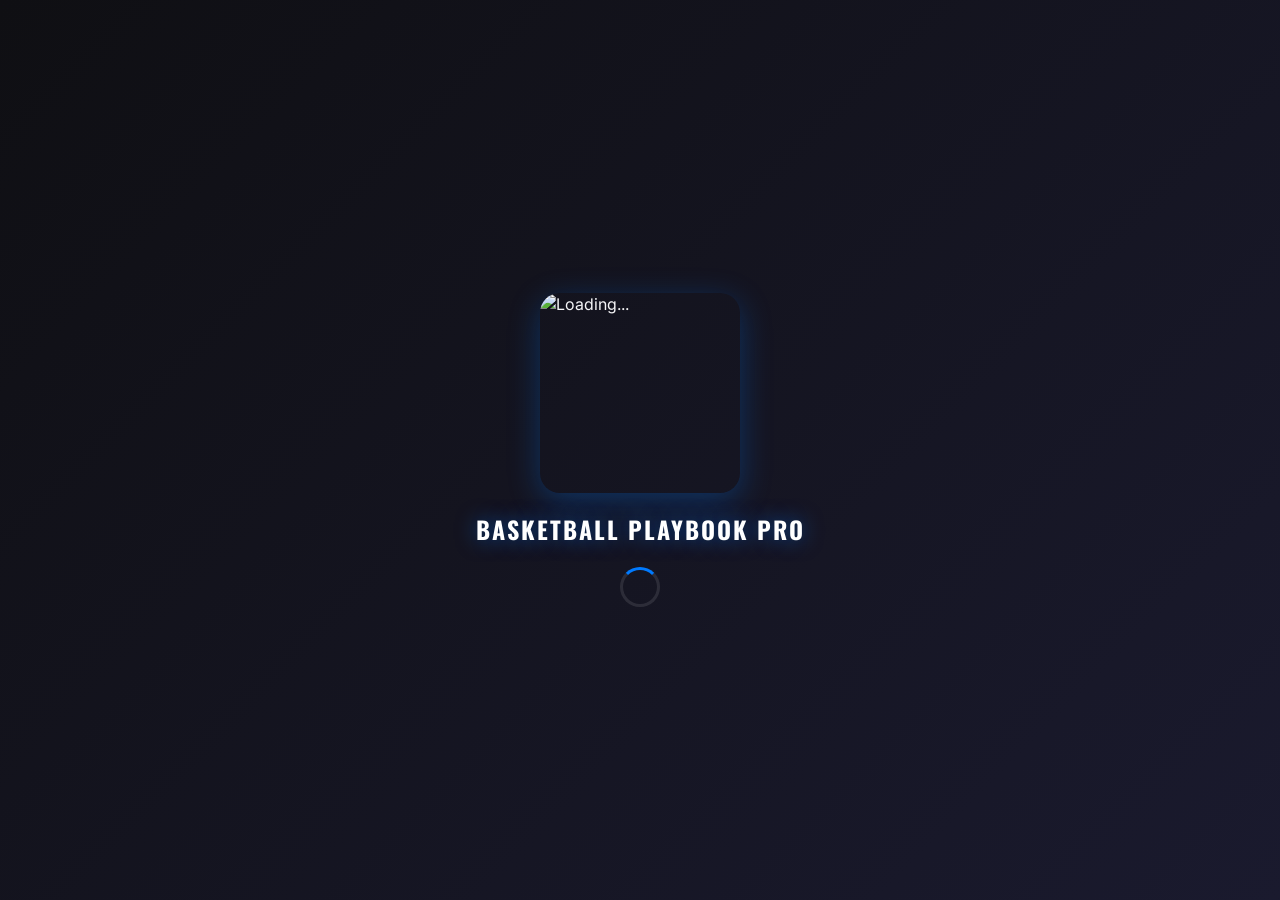
==== commit b7bba600: "Update playback UI/tools and add agents notes" ====
--- a/index.html
+++ b/index.html
@@ -112,15 +112,14 @@
                     <div class="tool-group">
                         <div class="tool-group-title"><span class="group-icon">✏️</span>Drawing</div>
                         <div class="tool-group-buttons">
-            <button class="tool-btn select" data-tool="select"><div class="tool-icon" data-icon="select">✏️</div><div class="tool-label">Select</div></button>
-                            <button class="tool-btn arrow" data-tool="drawing" data-type="arrow"><div class="tool-icon" data-icon="arrow">➡️</div><div class="tool-label">Arrow</div></button>
-                            <button class="tool-btn line" data-tool="drawing" data-type="line"><div class="tool-icon" data-icon="line">📏</div><div class="tool-label">Line</div></button>
-                            <button class="tool-btn dashed" data-tool="drawing" data-type="dashed"><div class="tool-icon" data-icon="dashed">•••</div><div class="tool-label">Dash</div></button>
-                            <button class="tool-btn wavy" data-tool="drawing" data-type="wavy"><div class="tool-icon" data-icon="wavy">〰️</div><div class="tool-label">Wavy</div></button>
-                            <button class="tool-btn screen" data-tool="drawing" data-type="screen"><div class="tool-icon" data-icon="screen">🛡️</div><div class="tool-label">Screen</div></button>
-                            <button class="tool-btn shot" data-tool="drawing" data-type="shot"><div class="tool-icon" data-icon="shot">🎯</div><div class="tool-label">Shot</div></button>
-                            <button class="tool-btn rebound" data-tool="drawing" data-type="rebound"><div class="tool-icon" data-icon="rebound">⬆️</div><div class="tool-label">Rebound</div></button>
-                            <button class="tool-btn eraser" data-tool="drawing" data-type="eraser"><div class="tool-icon" data-icon="eraser">🧹</div><div class="tool-label">Eraser</div></button>
+                            <button class="tool-btn arrow" data-tool="drawing" data-type="arrow"><div class="tool-icon" data-icon="arrow">➡️</div><div class="tool-label">Движение</div></button>
+                            <button class="tool-btn line" data-tool="drawing" data-type="line"><div class="tool-icon" data-icon="line">📏</div><div class="tool-label">Линия</div></button>
+                            <button class="tool-btn dashed" data-tool="drawing" data-type="dashed"><div class="tool-icon" data-icon="dashed">•••</div><div class="tool-label">Передача</div></button>
+                            <button class="tool-btn wavy" data-tool="drawing" data-type="wavy"><div class="tool-icon" data-icon="wavy">〰️</div><div class="tool-label">Ведение</div></button>
+                            <button class="tool-btn screen" data-tool="drawing" data-type="screen"><div class="tool-icon" data-icon="screen">⊥</div><div class="tool-label">Заслон</div></button>
+                            <button class="tool-btn shot" data-tool="drawing" data-type="shot"><div class="tool-icon" data-icon="shot">🎯</div><div class="tool-label">Бросок</div></button>
+                            <button class="tool-btn rebound" data-tool="drawing" data-type="rebound"><div class="tool-icon" data-icon="rebound">⬆️</div><div class="tool-label">Подбор</div></button>
+                            <button class="tool-btn eraser" data-tool="drawing" data-type="eraser"><div class="tool-icon" data-icon="eraser">🧹</div><div class="tool-label">Ластик</div></button>
                         </div>
                     </div>
                     <div class="tool-group">
--- a/css/styles.css
+++ b/css/styles.css
@@ -167,19 +167,27 @@
     transform: translateY(0);
     border-radius: var(--radius-lg) var(--radius-lg) 0 0;
 }
-/* Половина — показываем handle, табы и только Players group */
+/* Половина — показываем handle, табы и только секцию Players */
 .bottom-panel.half {
     box-shadow: 0 -2px 8px rgba(0,0,0,0.2);
 }
-.bottom-panel.max-h-limited .panel-content {
-    max-height: 105px;
-    overflow: hidden !important;
-}
-.bottom-panel.half .tool-group:not(:first-of-type),
-.bottom-panel.half .record-bar,
-.bottom-panel.half .tool-hint,
-.bottom-panel.half .panel-section > :not(.tool-group):not(.panel-tabs) {
+.bottom-panel.half .panel-content {
+    max-height: none;
+    overflow: hidden;
+}
+.bottom-panel.half #tools-section .record-bar,
+.bottom-panel.half #tools-section .tool-group:not(:first-of-type),
+.bottom-panel.half #tools-section .tool-hint {
     display: none !important;
+}
+
+/* Подсказка: панель можно раскрыть/свернуть */
+@keyframes sheet-bob {
+    0%, 100% { transform: translateY(0); }
+    50% { transform: translateY(-6px); }
+}
+.bottom-panel.half.hint-bob {
+    animation: sheet-bob 1.6s ease-in-out infinite;
 }
 
 /* Скрытая (свернутая) тень становится легче */
@@ -283,25 +291,51 @@
 /* ============================================
    TOOL GROUPS — компактные, 4 колонки, крупные emoji
    ============================================ */
-.tool-group { margin-bottom: 6px; }
+.tool-group { margin-bottom: 6px; position: relative; }
+
+/* Градиентный разделитель между группами */
+.tool-group + .tool-group::before {
+    content: ''; position: absolute; top: -4px; left: 10%; right: 10%;
+    height: 1px;
+    background: linear-gradient(90deg, transparent, var(--border-primary), transparent);
+    opacity: 0.5;
+}
+
 .tool-group-title { display: flex; align-items: center; justify-content: center; gap: 5px; font-size: 9px; font-weight: 600; color: var(--text-secondary); padding: 2px 2px 3px; text-transform: uppercase; letter-spacing: 0.8px; }
 .tool-group-title .group-icon { font-size: 10px; }
 .tool-group-buttons { display: grid; grid-template-columns: repeat(4, 1fr); gap: 4px; }
 .tool-group-buttons .tool-btn {
     display: flex; align-items: center; justify-content: center;
     width: 100%; height: 44px; border: 1px solid var(--border-subtle); background: var(--bg-secondary);
-    border-radius: var(--radius-sm); cursor: pointer; transition: var(--transition-fast); flex-shrink: 0;
+    border-radius: var(--radius-sm); cursor: pointer;
+    transition: transform 0.2s cubic-bezier(0.68, -0.55, 0.265, 1.55),
+                border-color var(--transition-fast),
+                box-shadow var(--transition-fast),
+                background var(--transition-fast);
+    flex-shrink: 0;
     position: relative; overflow: hidden;
 }
 .tool-group-buttons .tool-btn:active {
-    transform: scale(0.92);
+    transform: scale(0.88);
     border-color: var(--primary);
-    box-shadow: 0 0 8px var(--primary-glow);
+    box-shadow: 0 0 12px var(--primary-glow);
 }
 .tool-group-buttons .tool-btn .tool-icon {
     width: 34px; height: 34px; border-radius: 50%; display: flex; align-items: center; justify-content: center;
-    font-size: 18px; font-weight: 700; color: white; transition: var(--transition-fast);
+    font-size: 18px; font-weight: 700; color: white;
+    transition: transform 0.35s cubic-bezier(0.68, -0.55, 0.265, 1.55),
+                box-shadow var(--transition-fast);
     position: relative; z-index: 1; line-height: 1;
+}
+/* Анимация иконки при активации */
+.tool-group-buttons .tool-btn.active .tool-icon {
+    animation: iconPop 0.5s cubic-bezier(0.68, -0.55, 0.265, 1.55);
+}
+@keyframes iconPop {
+    0% { transform: scale(1); }
+    40% { transform: scale(1.2) rotate(8deg); }
+    70% { transform: scale(0.95) rotate(-3deg); }
+    100% { transform: scale(1.1) rotate(0deg); }
 }
 
 /* SVG иконки внутри tool-icon и tab-icon */
@@ -332,13 +366,36 @@
 }
 .tool-group-buttons .tool-btn .tool-label { display: none; }
 .tool-group-buttons .tool-btn.active {
-    background: var(--bg-card); border-color: var(--primary);
-    box-shadow: 0 0 6px var(--primary-glow);
-}
+    background: var(--bg-card);
+}
+
+/* Премиальная подсветка — каждая кнопка светится своим цветом */
 .tool-group-buttons .tool-btn.active .tool-icon {
-    transform: scale(1.1);
-    box-shadow: 0 0 10px currentColor;
-}
+    transform: scale(1.15);
+    filter: brightness(1.3);
+    box-shadow: 0 0 16px currentColor, 0 0 32px currentColor;
+}
+
+/* Цвета подсветки для каждой позиции */
+.tool-btn.pg.active .tool-icon { box-shadow: 0 0 16px #3366ff, 0 0 32px rgba(51,102,255,0.4); }
+.tool-btn.sg.active .tool-icon { box-shadow: 0 0 16px #33ccff, 0 0 32px rgba(51,204,255,0.4); }
+.tool-btn.sf.active .tool-icon { box-shadow: 0 0 16px #00cc99, 0 0 32px rgba(0,204,153,0.4); }
+.tool-btn.pf.active .tool-icon { box-shadow: 0 0 16px #99cc00, 0 0 32px rgba(153,204,0,0.4); }
+.tool-btn.c.active .tool-icon { box-shadow: 0 0 16px #ffcc00, 0 0 32px rgba(255,204,0,0.4); }
+.tool-btn.defense.active .tool-icon { box-shadow: 0 0 16px #ef4444, 0 0 32px rgba(239,68,68,0.4); }
+.tool-btn.ball.active .tool-icon { box-shadow: 0 0 16px #8B4513, 0 0 32px rgba(139,69,19,0.4); }
+.tool-btn.select.active .tool-icon { box-shadow: 0 0 16px #6b6b7b, 0 0 32px rgba(107,107,123,0.4); }
+.tool-btn.arrow.active .tool-icon { box-shadow: 0 0 16px var(--primary), 0 0 32px rgba(255,107,0,0.4); }
+.tool-btn.line.active .tool-icon { box-shadow: 0 0 16px #ff3b30, 0 0 32px rgba(255,59,48,0.4); }
+.tool-btn.dashed.active .tool-icon { box-shadow: 0 0 16px #34c759, 0 0 32px rgba(52,199,89,0.4); }
+.tool-btn.wavy.active .tool-icon { box-shadow: 0 0 16px #af52de, 0 0 32px rgba(175,82,222,0.4); }
+.tool-btn.screen.active .tool-icon { box-shadow: 0 0 16px #ff9500, 0 0 32px rgba(255,149,0,0.4); }
+.tool-btn.shot.active .tool-icon { box-shadow: 0 0 16px #ff3b30, 0 0 32px rgba(255,59,48,0.4); }
+.tool-btn.rebound.active .tool-icon { box-shadow: 0 0 16px #ff3b30, 0 0 32px rgba(255,59,48,0.4); }
+.tool-btn.eraser.active .tool-icon { box-shadow: 0 0 16px var(--warning), 0 0 32px rgba(245,158,11,0.4); }
+.tool-btn.undo.active .tool-icon,
+.tool-btn.redo.active .tool-icon { box-shadow: 0 0 16px #5856d6, 0 0 32px rgba(88,86,214,0.4); }
+.tool-btn.clear-all.active .tool-icon { box-shadow: 0 0 16px var(--danger), 0 0 32px rgba(239,68,68,0.4); }
 
 /* Микроанимация pulse при нажатии */
 @keyframes btn-pulse {
@@ -541,6 +598,11 @@
 #players-layer circle[data-type="ball"] { transition: cx 0.15s ease-out, cy 0.15s ease-out; }
 #players-layer text { transition: x 0.15s ease-out, y 0.15s ease-out; }
 #players-layer g { transition: transform 0.15s ease-out; }
+#players-layer .dragging,
+#players-layer .dragging circle,
+#players-layer .dragging text {
+    transition: none !important;
+}
 .drawing-element { transition: opacity 0.15s ease-out; }
 
 /* ============================================
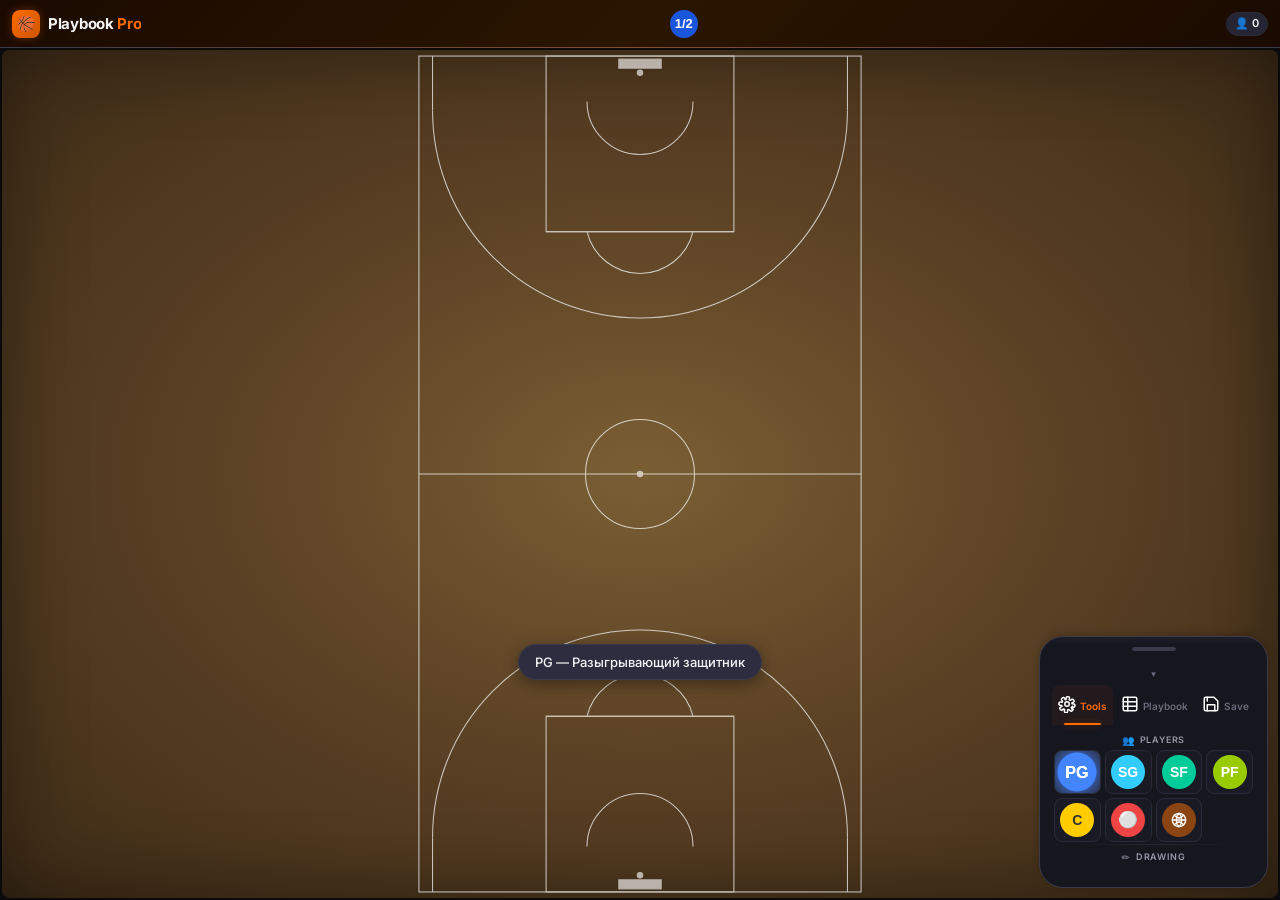
==== commit 2f649de8: "Add 12 new playback combos and polish playbook UX - move all scenario timelines into playbookTimelin" ====
--- a/index.html
+++ b/index.html
@@ -91,13 +91,8 @@
                     <div class="record-bar">
                         <button class="rec-btn record-start" id="record-start"><span class="rec-icon">⏺</span><span class="rec-label">Запись</span></button>
                         <button class="rec-btn play-btn disabled" id="play-btn"><span class="rec-icon">▶️</span><span class="rec-label">Play</span></button>
-                        <div class="rec-playback" id="rec-playback" style="display:none">
-                            <div class="playback-progress"><div class="playback-fill" id="playback-fill"></div></div>
-                            <span class="rec-status" id="rec-status">00:00</span>
-                        </div>
-                        <button class="rec-btn stop-playback" id="stop-playback" style="display:none"><span class="rec-icon">⏹</span></button>
                     </div>
-                    <div class="tool-group">
+                    <div class="tool-group players-group">
                         <div class="tool-group-title"><span class="group-icon">👥</span>Players</div>
                         <div class="tool-group-buttons">
                             <button class="tool-btn pg" data-tool="player" data-type="PG"><div class="tool-icon">PG</div><div class="tool-label">PG</div></button>
@@ -109,7 +104,7 @@
                             <button class="tool-btn ball" data-tool="ball" data-type="ball"><div class="tool-icon" data-icon="ball">🏀</div><div class="tool-label">Ball</div></button>
                         </div>
                     </div>
-                    <div class="tool-group">
+                    <div class="tool-group drawing-group">
                         <div class="tool-group-title"><span class="group-icon">✏️</span>Drawing</div>
                         <div class="tool-group-buttons">
                             <button class="tool-btn arrow" data-tool="drawing" data-type="arrow"><div class="tool-icon" data-icon="arrow">➡️</div><div class="tool-label">Движение</div></button>
@@ -122,7 +117,7 @@
                             <button class="tool-btn eraser" data-tool="drawing" data-type="eraser"><div class="tool-icon" data-icon="eraser">🧹</div><div class="tool-label">Ластик</div></button>
                         </div>
                     </div>
-                    <div class="tool-group">
+                    <div class="tool-group history-group">
                         <div class="tool-group-title"><span class="group-icon">↩️</span>History</div>
                         <div class="tool-group-buttons history-grid">
                             <button class="tool-btn undo" id="undo-btn" data-tool="undo"><div class="tool-icon">↩</div><div class="tool-label">Undo</div></button>
@@ -154,6 +149,13 @@
         </div>
     </div>
 
+    <!-- Плавающий пульт воспроизведения: не перекрывается панелью -->
+    <div class="playback-hud" id="playback-hud" style="display:none">
+        <div class="playback-progress"><div class="playback-fill" id="playback-fill"></div></div>
+        <span class="rec-status" id="rec-status">00:00</span>
+        <button class="rec-btn stop-playback" id="stop-playback" title="Остановить"><span class="rec-icon">⏹</span></button>
+    </div>
+
     <!-- Кастомный confirm диалог -->
     <div class="confirm-overlay" id="confirm-overlay" style="display:none">
         <div class="confirm-dialog">
--- a/css/styles.css
+++ b/css/styles.css
@@ -176,8 +176,13 @@
     overflow: hidden;
 }
 .bottom-panel.half #tools-section .record-bar,
-.bottom-panel.half #tools-section .tool-group:not(:first-of-type),
+.bottom-panel.half #tools-section .history-group,
 .bottom-panel.half #tools-section .tool-hint {
+    display: none !important;
+}
+/* В компактном режиме показываем все позиции игроков и заголовок Drawing,
+   но сами инструменты рисования скрываем до раскрытия панели. */
+.bottom-panel.half #tools-section .drawing-group .tool-group-buttons {
     display: none !important;
 }
 
@@ -283,10 +288,37 @@
 .play-btn.disabled { opacity: 0.4; pointer-events: none; }
 .stop-playback { background: var(--danger); width: 32px; height: 32px; padding: 0; display: flex; align-items: center; justify-content: center; border-radius: 50%; flex-shrink: 0; }
 .stop-playback .rec-icon { font-size: 12px; }
-.rec-playback { flex: 1; display: flex; align-items: center; gap: 6px; }
 .playback-progress { flex: 1; height: 4px; background: var(--bg-tertiary); border-radius: 2px; overflow: hidden; }
 .playback-fill { height: 100%; width: 0%; background: linear-gradient(90deg, var(--success), var(--primary)); border-radius: 2px; transition: width 0.1s linear; }
 .rec-status { font-size: 10px; color: var(--text-tertiary); font-weight: 500; min-width: 40px; text-align: right; }
+
+/* Плавающий пульт воспроизведения — поверх скрытой панели */
+.playback-hud {
+    position: fixed; left: 12px; right: 12px;
+    bottom: calc(12px + env(safe-area-inset-bottom, 0px));
+    z-index: 70; display: flex; align-items: center; gap: 8px;
+    padding: 8px 10px; border-radius: var(--radius-md);
+    background: rgba(30, 30, 42, 0.94);
+    border: 1px solid var(--border-primary);
+    box-shadow: var(--shadow-lg);
+    backdrop-filter: blur(10px);
+    -webkit-backdrop-filter: blur(10px);
+}
+.playback-hud .playback-progress { flex: 1; height: 6px; }
+.playback-hud .rec-status { font-size: 11px; min-width: 44px; color: var(--text-secondary); }
+
+/* Режим розыгрыша: панель убирается, площадка освобождает место под пульт */
+body.playback-mode .bottom-panel {
+    transform: translateY(100%) !important;
+    pointer-events: none;
+}
+body.playback-mode .court-container {
+    padding-bottom: 72px;
+}
+/* Подсказка инструмента не должна висеть над розыгрышем */
+body.playback-mode .floating-hint {
+    display: none !important;
+}
 
 /* ============================================
    TOOL GROUPS — компактные, 4 колонки, крупные emoji
@@ -367,6 +399,20 @@
 .tool-group-buttons .tool-btn .tool-label { display: none; }
 .tool-group-buttons .tool-btn.active {
     background: var(--bg-card);
+}
+/* Позиция уже размещена на площадке — повторно выбрать нельзя */
+.tool-group-buttons .tool-btn.used,
+.tool-group-buttons .tool-btn:disabled {
+    opacity: 0.35;
+    filter: grayscale(0.75);
+    cursor: not-allowed;
+}
+.tool-group-buttons .tool-btn.used:active,
+.tool-group-buttons .tool-btn:disabled:active {
+    transform: none;
+    animation: none;
+    border-color: var(--border-subtle);
+    box-shadow: none;
 }
 
 /* Премиальная подсветка — каждая кнопка светится своим цветом */
@@ -579,7 +625,9 @@
    SVG LAYERS
    ============================================ */
 #players-layer circle.player { stroke-width: 0.8; cursor: pointer; transition: filter 0.2s; }
-#drawing-layer path, #drawing-layer line { stroke-width: 0.8; fill: none; }
+/* Только элементы самого слоя. Нельзя красить все path внутри layer:
+   это затрагивает path внутри <marker> (наконечник стрелки) и делает его прозрачным. */
+#drawing-layer > path, #drawing-layer > line { stroke-width: 0.8; fill: none; }
 #players-layer .player { cursor: pointer; transition: filter var(--transition-fast); }
 #players-layer .player:hover { filter: brightness(1.15); }
 #players-layer .player.selected { filter: brightness(1.4) drop-shadow(0 0 3px rgba(255,255,255,0.6)); }
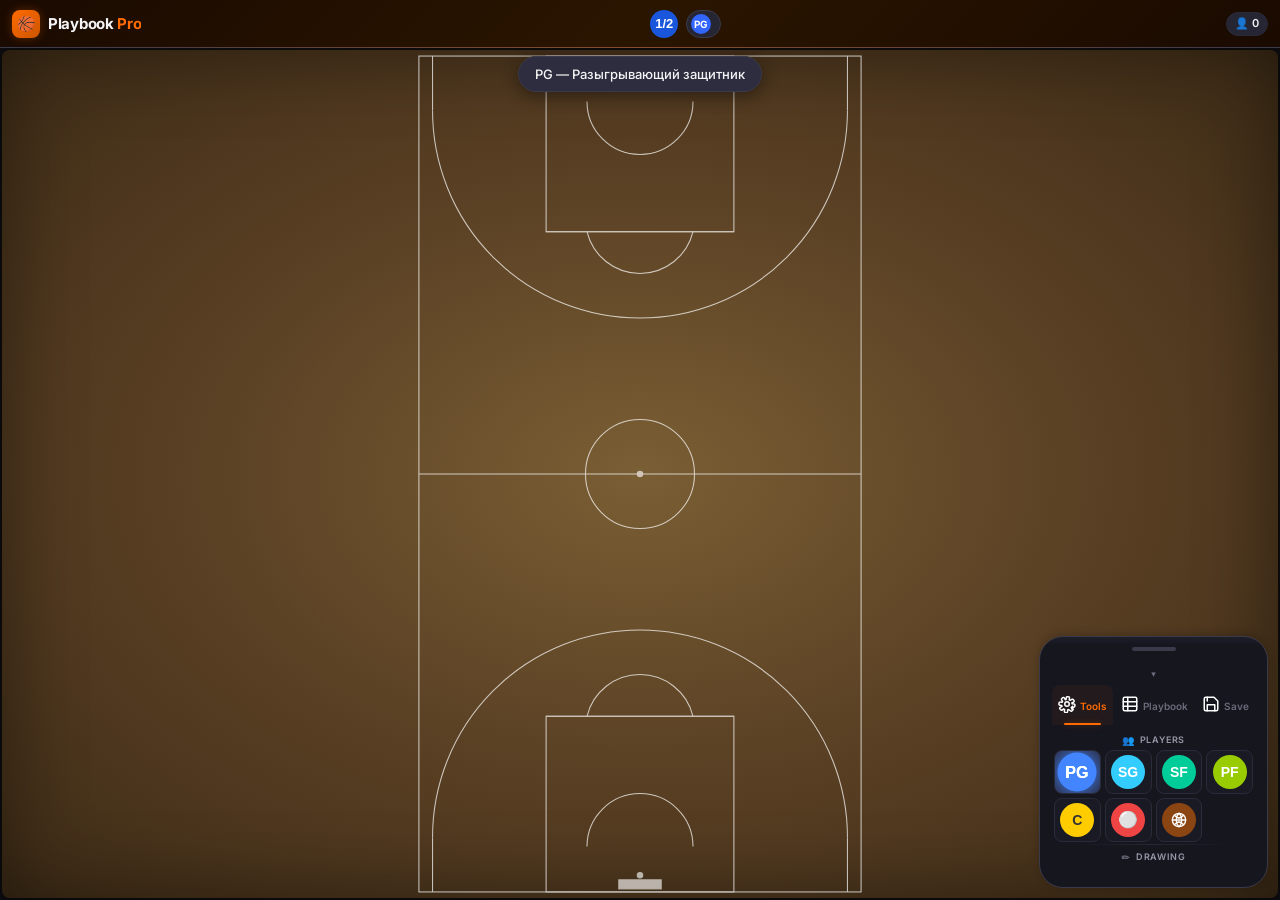
==== commit 44675594: "Fix tool hint visibility on mobile and polish header UX - move floating tool hint under the header s" ====
--- a/index.html
+++ b/index.html
@@ -35,6 +35,10 @@
             </div>
             <div class="header-center">
                 <button class="tool-btn court-toggle" id="toggle-court" title="Переключить половину"><div class="tool-icon">1/2</div></button>
+                <div class="active-tool-chip" id="active-tool-chip" hidden aria-live="polite">
+                    <span class="active-tool-chip-icon" id="active-tool-chip-icon"></span>
+                    <span class="active-tool-chip-label" id="active-tool-chip-label"></span>
+                </div>
             </div>
             <div class="header-right">
                 <span class="player-badge" id="player-count"><span class="badge-icon">👤</span><span class="badge-count">0</span></span>
@@ -171,7 +175,6 @@
     <!-- Loading Screen -->
     <div class="loading-screen" id="loading-screen">
         <div class="loading-content">
-            <img src="bropro.gif" alt="Loading..." class="loading-gif">
             <div class="loading-text">Basketball Playbook Pro</div>
             <div class="loading-spinner"></div>
         </div>
--- a/css/styles.css
+++ b/css/styles.css
@@ -316,7 +316,8 @@
     padding-bottom: 72px;
 }
 /* Подсказка инструмента не должна висеть над розыгрышем */
-body.playback-mode .floating-hint {
+body.playback-mode .floating-hint,
+body.playback-mode .active-tool-chip {
     display: none !important;
 }
 
@@ -582,21 +583,27 @@
 /* ============================================
    FLOATING HINT — подсказка над панелью
    ============================================ */
+/* Плавающая подсказка под шапкой — её не перекрывают нижняя панель
+   и адресная строка Safari на iPhone. */
 .floating-hint {
     position: fixed;
     left: 50%;
-    bottom: calc(210px + 10px); /* над свернутой панелью */
-    transform: translateX(-50%) translateY(10px);
+    top: calc(var(--header-height) + var(--safe-top) + 8px);
+    bottom: auto;
+    transform: translateX(-50%) translateY(-10px);
     background: var(--bg-elevated);
     color: var(--text-primary);
     padding: 8px 16px;
     border-radius: var(--radius-full);
     font-size: 13px;
     font-weight: 500;
-    z-index: 55;
+    z-index: 90;
     opacity: 0;
     pointer-events: none;
     white-space: nowrap;
+    max-width: calc(100vw - 24px);
+    overflow: hidden;
+    text-overflow: ellipsis;
     backdrop-filter: blur(12px);
     -webkit-backdrop-filter: blur(12px);
     border: 1px solid var(--border-primary);
@@ -606,6 +613,42 @@
 .floating-hint.visible {
     opacity: 1;
     transform: translateX(-50%) translateY(0);
+}
+
+/* Индикатор выбранного инструмента в шапке */
+.active-tool-chip {
+    display: flex; align-items: center; gap: 5px;
+    height: 28px; padding: 0 9px 0 4px;
+    background: var(--bg-tertiary);
+    border: 1px solid var(--border-primary);
+    border-radius: var(--radius-full);
+    font-size: 11px; font-weight: 600; color: var(--text-primary);
+    max-width: 132px; min-width: 0; flex-shrink: 1;
+    animation: chip-in 0.2s ease-out;
+}
+.active-tool-chip[hidden] { display: none; }
+.active-tool-chip-icon {
+    width: 20px; height: 20px; border-radius: 50%;
+    display: flex; align-items: center; justify-content: center;
+    background: var(--bg-card); flex-shrink: 0;
+    font-size: 10px; font-weight: 700; color: #fff; line-height: 1;
+    overflow: hidden;
+}
+.active-tool-chip-icon .svg-icon svg { width: 12px; height: 12px; }
+.active-tool-chip-label { white-space: nowrap; overflow: hidden; text-overflow: ellipsis; }
+.active-tool-chip.no-label { padding-right: 4px; }
+@keyframes chip-in {
+    from { opacity: 0; transform: scale(0.85); }
+    to { opacity: 1; transform: scale(1); }
+}
+/* На узких экранах оставляем только иконку, чтобы шапка не переполнялась */
+@media (max-width: 400px) {
+    .active-tool-chip {
+        padding: 0; width: 28px; justify-content: center;
+        background: transparent; border-color: transparent;
+    }
+    .active-tool-chip-label { display: none; }
+    .floating-hint { font-size: 12px; padding: 7px 12px; }
 }
 
 .toast {
@@ -706,14 +749,6 @@
     animation: loadingPulse 2s ease-in-out infinite;
 }
 
-.loading-gif {
-    width: 200px;
-    height: 200px;
-    border-radius: 20px;
-    box-shadow: 0 8px 32px rgba(0, 122, 255, 0.3);
-    object-fit: cover;
-}
-
 .loading-text {
     font-family: 'Oswald', sans-serif;
     font-size: 24px;
@@ -743,10 +778,6 @@
 }
 
 @media (max-width: 768px) {
-    .loading-gif {
-        width: 150px;
-        height: 150px;
-    }
     .loading-text {
         font-size: 18px;
     }
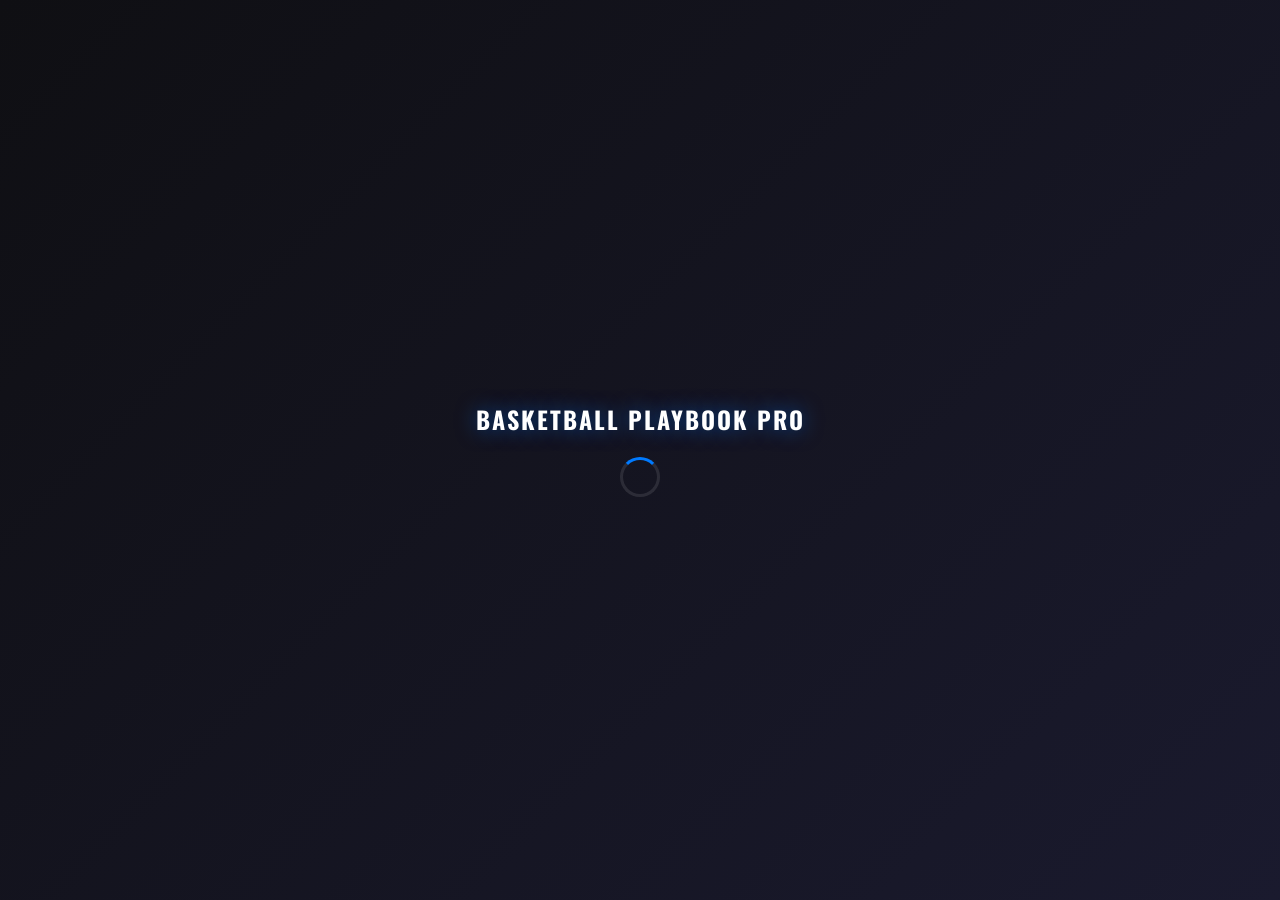
==== commit 65002855: "Integrate traced SVG icon set across UI Replace emoji with traced SVG icons in player tools, hints a" ====
--- a/index.html
+++ b/index.html
@@ -30,7 +30,7 @@
     <div class="app">
         <header class="header">
             <div class="header-left">
-                <div class="header-logo">🏀</div>
+                <div class="header-logo" data-icon="ball">🏀</div>
                 <div class="header-title">Playbook <span>Pro</span></div>
             </div>
             <div class="header-center">
@@ -41,7 +41,7 @@
                 </div>
             </div>
             <div class="header-right">
-                <span class="player-badge" id="player-count"><span class="badge-icon">👤</span><span class="badge-count">0</span></span>
+                <span class="player-badge" id="player-count"><span class="badge-icon" data-icon="playerCount">👤</span><span class="badge-count">0</span></span>
                 <div class="record-indicator" id="record-indicator" style="display:none"><span class="record-dot"></span><span class="record-label">REC</span></div>
             </div>
         </header>
@@ -86,30 +86,30 @@
                 <div class="handle-arrow" id="handle-arrow">▾</div>
             </div>
             <div class="panel-tabs">
-                <button class="panel-tab active" data-section="tools"><span class="tab-icon">🛠</span><span class="tab-label">Tools</span></button>
-                <button class="panel-tab" data-section="playbook"><span class="tab-icon">📋</span><span class="tab-label">Playbook</span></button>
-                <button class="panel-tab" data-section="save"><span class="tab-icon">💾</span><span class="tab-label">Save</span></button>
+                <button class="panel-tab active" data-section="tools"><span class="tab-icon" data-icon="tools">🛠</span><span class="tab-label">Tools</span></button>
+                <button class="panel-tab" data-section="playbook"><span class="tab-icon" data-icon="playbook">📋</span><span class="tab-label">Playbook</span></button>
+                <button class="panel-tab" data-section="save"><span class="tab-icon" data-icon="save">💾</span><span class="tab-label">Save</span></button>
             </div>
             <div class="panel-content">
                 <div class="panel-section active" id="tools-section">
                     <div class="record-bar">
-                        <button class="rec-btn record-start" id="record-start"><span class="rec-icon">⏺</span><span class="rec-label">Запись</span></button>
-                        <button class="rec-btn play-btn disabled" id="play-btn"><span class="rec-icon">▶️</span><span class="rec-label">Play</span></button>
+                        <button class="rec-btn record-start" id="record-start"><span class="rec-icon" data-icon="record">⏺</span><span class="rec-label">Запись</span></button>
+                        <button class="rec-btn play-btn disabled" id="play-btn"><span class="rec-icon" data-icon="play">▶️</span><span class="rec-label">Play</span></button>
                     </div>
                     <div class="tool-group players-group">
-                        <div class="tool-group-title"><span class="group-icon">👥</span>Players</div>
+                        <div class="tool-group-title"><span class="group-icon" data-icon="players">👥</span>Players</div>
                         <div class="tool-group-buttons">
-                            <button class="tool-btn pg" data-tool="player" data-type="PG"><div class="tool-icon">PG</div><div class="tool-label">PG</div></button>
-                            <button class="tool-btn sg" data-tool="player" data-type="SG"><div class="tool-icon">SG</div><div class="tool-label">SG</div></button>
-                            <button class="tool-btn sf" data-tool="player" data-type="SF"><div class="tool-icon">SF</div><div class="tool-label">SF</div></button>
-                            <button class="tool-btn pf" data-tool="player" data-type="PF"><div class="tool-icon">PF</div><div class="tool-label">PF</div></button>
-                            <button class="tool-btn c" data-tool="player" data-type="C"><div class="tool-icon">C</div><div class="tool-label">C</div></button>
-                            <button class="tool-btn defense" data-tool="player" data-type="defense"><div class="tool-icon">⚪</div><div class="tool-label">DEF</div></button>
+                            <button class="tool-btn pg" data-tool="player" data-type="PG"><div class="tool-icon" data-icon="PG">PG</div><div class="tool-label">PG</div></button>
+                            <button class="tool-btn sg" data-tool="player" data-type="SG"><div class="tool-icon" data-icon="SG">SG</div><div class="tool-label">SG</div></button>
+                            <button class="tool-btn sf" data-tool="player" data-type="SF"><div class="tool-icon" data-icon="SF">SF</div><div class="tool-label">SF</div></button>
+                            <button class="tool-btn pf" data-tool="player" data-type="PF"><div class="tool-icon" data-icon="PF">PF</div><div class="tool-label">PF</div></button>
+                            <button class="tool-btn c" data-tool="player" data-type="C"><div class="tool-icon" data-icon="C">C</div><div class="tool-label">C</div></button>
+                            <button class="tool-btn defense" data-tool="player" data-type="defense"><div class="tool-icon" data-icon="DEF">⚪</div><div class="tool-label">DEF</div></button>
                             <button class="tool-btn ball" data-tool="ball" data-type="ball"><div class="tool-icon" data-icon="ball">🏀</div><div class="tool-label">Ball</div></button>
                         </div>
                     </div>
                     <div class="tool-group drawing-group">
-                        <div class="tool-group-title"><span class="group-icon">✏️</span>Drawing</div>
+                        <div class="tool-group-title"><span class="group-icon" data-icon="pencil">✏️</span>Drawing</div>
                         <div class="tool-group-buttons">
                             <button class="tool-btn arrow" data-tool="drawing" data-type="arrow"><div class="tool-icon" data-icon="arrow">➡️</div><div class="tool-label">Движение</div></button>
                             <button class="tool-btn line" data-tool="drawing" data-type="line"><div class="tool-icon" data-icon="line">📏</div><div class="tool-label">Линия</div></button>
@@ -122,17 +122,17 @@
                         </div>
                     </div>
                     <div class="tool-group history-group">
-                        <div class="tool-group-title"><span class="group-icon">↩️</span>History</div>
+                        <div class="tool-group-title"><span class="group-icon" data-icon="undo">↩️</span>History</div>
                         <div class="tool-group-buttons history-grid">
-                            <button class="tool-btn undo" id="undo-btn" data-tool="undo"><div class="tool-icon">↩</div><div class="tool-label">Undo</div></button>
-                            <button class="tool-btn redo" id="redo-btn" data-tool="redo"><div class="tool-icon">↪</div><div class="tool-label">Redo</div></button>
-                            <button class="tool-btn clear-all" id="clear-all-btn" data-tool="clear"><div class="tool-icon">🗑</div><div class="tool-label">Clear</div></button>
+                            <button class="tool-btn undo" id="undo-btn" data-tool="undo"><div class="tool-icon" data-icon="undo">↩</div><div class="tool-label">Undo</div></button>
+                            <button class="tool-btn redo" id="redo-btn" data-tool="redo"><div class="tool-icon" data-icon="redo">↪</div><div class="tool-label">Redo</div></button>
+                            <button class="tool-btn clear-all" id="clear-all-btn" data-tool="clear"><div class="tool-icon" data-icon="trash">🗑</div><div class="tool-label">Clear</div></button>
                         </div>
                     </div>
                     <div class="tool-hint"><span class="hint-dot"></span><span id="hint-text">PG — Нажмите на площадку</span></div>
                 </div>
                 <div class="panel-section" id="playbook-section">
-                    <div class="section-header"><span class="section-icon">📋</span><span class="section-title">Playbook Library</span></div>
+                    <div class="section-header"><span class="section-icon" data-icon="playbook">📋</span><span class="section-title">Playbook Library</span></div>
                     <div class="playbook-categories" id="playbook-categories">
                         <button class="category-btn active" data-category="basic">Basic</button>
                         <button class="category-btn" data-category="offense">Offense</button>
@@ -142,10 +142,10 @@
                     <div class="playbook-grid" id="playbook-grid"></div>
                 </div>
                 <div class="panel-section" id="save-section">
-                    <div class="section-header"><span class="section-icon">💾</span><span class="section-title">Save / Load</span></div>
+                    <div class="section-header"><span class="section-icon" data-icon="save">💾</span><span class="section-title">Save / Load</span></div>
                     <div class="save-controls">
                         <input type="text" id="scheme-name" placeholder="Название схемы..." />
-                        <button class="action-btn" id="save-scheme">💾</button>
+                        <button class="action-btn" id="save-scheme" data-icon="save">💾</button>
                     </div>
                     <div class="schemes-list" id="schemes-list"><div class="empty-state"><span class="empty-icon">📂</span>Нет схем</div></div>
                 </div>
@@ -157,13 +157,13 @@
     <div class="playback-hud" id="playback-hud" style="display:none">
         <div class="playback-progress"><div class="playback-fill" id="playback-fill"></div></div>
         <span class="rec-status" id="rec-status">00:00</span>
-        <button class="rec-btn stop-playback" id="stop-playback" title="Остановить"><span class="rec-icon">⏹</span></button>
+        <button class="rec-btn stop-playback" id="stop-playback" title="Остановить"><span class="rec-icon" data-icon="stop">⏹</span></button>
     </div>
 
     <!-- Кастомный confirm диалог -->
     <div class="confirm-overlay" id="confirm-overlay" style="display:none">
         <div class="confirm-dialog">
-            <div class="confirm-icon" id="confirm-icon">⚠️</div>
+            <div class="confirm-icon" id="confirm-icon" data-icon="warning">⚠️</div>
             <div class="confirm-msg" id="confirm-msg">Вы уверены?</div>
             <div class="confirm-actions">
                 <button class="confirm-btn confirm-cancel" id="confirm-cancel">Отмена</button>
--- a/css/styles.css
+++ b/css/styles.css
@@ -93,6 +93,8 @@
     border-radius: var(--radius-sm); display: flex; align-items: center; justify-content: center;
     font-size: 15px; flex-shrink: 0; box-shadow: 0 0 10px var(--primary-glow);
 }
+.header-logo .svg-icon { color: #fff; }
+.header-logo .svg-icon svg { width: 18px; height: 18px; }
 .header-title { font-size: 15px; font-weight: 700; color: var(--text-primary); letter-spacing: -0.3px; white-space: nowrap; overflow: hidden; text-overflow: ellipsis; }
 .header-title span { color: var(--primary); }
 .header-center { flex: 1; display: flex; justify-content: center; align-items: center; gap: 4px; padding: 0 4px; }
@@ -114,7 +116,8 @@
     background: var(--bg-tertiary); border-radius: var(--radius-full); font-size: 11px;
     font-weight: 500; color: var(--text-secondary); white-space: nowrap; height: 24px; border: 1px solid var(--border-subtle);
 }
-.badge-icon { font-size: 11px; }
+.badge-icon { font-size: 11px; display: inline-flex; align-items: center; }
+.badge-icon .svg-icon svg { width: 12px; height: 12px; }
 .badge-count { font-weight: 600; color: var(--text-primary); }
 
 .record-indicator {
@@ -251,7 +254,7 @@
     cursor: pointer; transition: var(--transition-fast); font-family: inherit; position: relative;
 }
 .panel-tab:active { background: rgba(255,255,255,0.04); transform: scale(0.97); }
-.panel-tab .tab-icon { font-size: 15px; }
+.panel-tab .tab-icon { font-size: 15px; display: inline-flex; align-items: center; }
 .panel-tab .tab-label { font-size: 10px; font-weight: 600; }
 .panel-tab.active { color: var(--primary); background: rgba(255,107,0,0.05); }
 .panel-tab.active::after {
@@ -280,14 +283,16 @@
     font-family: inherit; transition: var(--transition-fast); min-height: 32px; color: var(--text-on-primary);
 }
 .rec-btn:active { transform: scale(0.95); }
-.rec-btn .rec-icon { font-size: 14px; }
+.rec-btn .rec-icon { font-size: 14px; display: inline-flex; align-items: center; }
+.rec-btn .rec-icon .svg-icon svg { width: 15px; height: 15px; }
 .rec-btn .rec-label { font-size: 11px; }
 .record-start { background: var(--danger); box-shadow: 0 0 8px rgba(239, 68, 68, 0.3); }
 .record-start.recording { background: var(--bg-tertiary); color: var(--text-tertiary); box-shadow: none; }
 .play-btn { background: var(--success); box-shadow: 0 0 8px rgba(34, 197, 94, 0.3); }
 .play-btn.disabled { opacity: 0.4; pointer-events: none; }
 .stop-playback { background: var(--danger); width: 32px; height: 32px; padding: 0; display: flex; align-items: center; justify-content: center; border-radius: 50%; flex-shrink: 0; }
-.stop-playback .rec-icon { font-size: 12px; }
+.stop-playback .rec-icon { font-size: 12px; display: inline-flex; }
+.stop-playback .rec-icon .svg-icon svg { width: 13px; height: 13px; }
 .playback-progress { flex: 1; height: 4px; background: var(--bg-tertiary); border-radius: 2px; overflow: hidden; }
 .playback-fill { height: 100%; width: 0%; background: linear-gradient(90deg, var(--success), var(--primary)); border-radius: 2px; transition: width 0.1s linear; }
 .rec-status { font-size: 10px; color: var(--text-tertiary); font-weight: 500; min-width: 40px; text-align: right; }
@@ -335,7 +340,8 @@
 }
 
 .tool-group-title { display: flex; align-items: center; justify-content: center; gap: 5px; font-size: 9px; font-weight: 600; color: var(--text-secondary); padding: 2px 2px 3px; text-transform: uppercase; letter-spacing: 0.8px; }
-.tool-group-title .group-icon { font-size: 10px; }
+.tool-group-title .group-icon { font-size: 10px; display: inline-flex; align-items: center; color: var(--text-tertiary); }
+.tool-group-title .group-icon .svg-icon svg { width: 12px; height: 12px; }
 .tool-group-buttons { display: grid; grid-template-columns: repeat(4, 1fr); gap: 4px; }
 .tool-group-buttons .tool-btn {
     display: flex; align-items: center; justify-content: center;
@@ -378,7 +384,7 @@
     justify-content: center;
     width: 100%;
     height: 100%;
-    color: white;
+    color: inherit;
 }
 .svg-icon svg {
     width: 18px;
@@ -386,16 +392,16 @@
     display: block;
 }
 .tool-icon .svg-icon svg {
-    width: 16px;
-    height: 16px;
+    width: 19px;
+    height: 19px;
 }
 .tab-icon .svg-icon svg {
     width: 18px;
     height: 18px;
 }
 .header-center .tool-icon .svg-icon svg {
-    width: 16px;
-    height: 16px;
+    width: 18px;
+    height: 18px;
 }
 .tool-group-buttons .tool-btn .tool-label { display: none; }
 .tool-group-buttons .tool-btn.active {
@@ -418,9 +424,10 @@
 
 /* Премиальная подсветка — каждая кнопка светится своим цветом */
 .tool-group-buttons .tool-btn.active .tool-icon {
-    transform: scale(1.15);
-    filter: brightness(1.3);
-    box-shadow: 0 0 16px currentColor, 0 0 32px currentColor;
+    transform: scale(1.12);
+    background: color-mix(in srgb, var(--tool-accent) 30%, var(--bg-secondary));
+    border-color: color-mix(in srgb, var(--tool-accent) 70%, transparent);
+    box-shadow: 0 0 16px color-mix(in srgb, var(--tool-accent) 45%, transparent);
 }
 
 /* Цвета подсветки для каждой позиции */
@@ -453,28 +460,51 @@
     animation: btn-pulse 0.35s ease-out;
 }
 
-.tool-group-buttons .tool-btn.pg .tool-icon { background: #3366ff; font-size: 14px; }
-.tool-group-buttons .tool-btn.sg .tool-icon { background: #33ccff; font-size: 14px; }
-.tool-group-buttons .tool-btn.sf .tool-icon { background: #00cc99; font-size: 14px; }
-.tool-group-buttons .tool-btn.pf .tool-icon { background: #99cc00; font-size: 14px; }
-.tool-group-buttons .tool-btn.c .tool-icon { background: #ffcc00; color: #333; font-size: 14px; }
-.tool-group-buttons .tool-btn.defense .tool-icon { background: #ef4444; font-size: 16px; }
-.tool-group-buttons .tool-btn.ball .tool-icon { background: #8B4513; font-size: 16px; }
-.tool-group-buttons .tool-btn.select .tool-icon { background: #6b6b7b; font-size: 16px; }
-.tool-group-buttons .tool-btn.arrow .tool-icon { background: var(--primary); font-size: 16px; }
-.tool-group-buttons .tool-btn.line .tool-icon { background: var(--danger); font-size: 16px; }
-.tool-group-buttons .tool-btn.dashed .tool-icon { background: var(--success); font-size: 16px; }
-.tool-group-buttons .tool-btn.wavy .tool-icon { background: #af52de; font-size: 16px; }
-.tool-group-buttons .tool-btn.screen .tool-icon { background: #ff9500; font-size: 16px; }
-.tool-group-buttons .tool-btn.shot .tool-icon { background: #ff3b30; font-size: 16px; }
-.tool-group-buttons .tool-btn.rebound .tool-icon { background: #ff3b30; font-size: 16px; }
-.tool-group-buttons .tool-btn.eraser .tool-icon { background: var(--warning); font-size: 16px; }
-.tool-group-buttons .tool-btn.undo .tool-icon,
-.tool-group-buttons .tool-btn.redo .tool-icon { background: #5856d6; font-size: 16px; }
-.tool-group-buttons .tool-btn.clear-all .tool-icon { background: var(--danger); font-size: 16px; }
+/* Акцент каждого инструмента: цвет хранится в переменной,
+   иконка красится через currentColor, фон — приглушённый тинт. */
+.tool-group-buttons .tool-btn { --tool-accent: #8b8b9b; }
+.tool-group-buttons .tool-btn.pg { --tool-accent: #3366ff; }
+.tool-group-buttons .tool-btn.sg { --tool-accent: #33ccff; }
+.tool-group-buttons .tool-btn.sf { --tool-accent: #00cc99; }
+.tool-group-buttons .tool-btn.pf { --tool-accent: #99cc00; }
+.tool-group-buttons .tool-btn.c { --tool-accent: #ffcc00; }
+.tool-group-buttons .tool-btn.defense { --tool-accent: #ef4444; }
+.tool-group-buttons .tool-btn.ball { --tool-accent: #8B4513; }
+.tool-group-buttons .tool-btn.arrow { --tool-accent: var(--primary); }
+.tool-group-buttons .tool-btn.line { --tool-accent: #ff3b30; }
+.tool-group-buttons .tool-btn.dashed { --tool-accent: #34c759; }
+.tool-group-buttons .tool-btn.wavy { --tool-accent: #af52de; }
+.tool-group-buttons .tool-btn.screen { --tool-accent: #ff9500; }
+.tool-group-buttons .tool-btn.shot { --tool-accent: #ff3b30; }
+.tool-group-buttons .tool-btn.rebound { --tool-accent: #ff3b30; }
+.tool-group-buttons .tool-btn.eraser { --tool-accent: var(--warning); }
+.tool-group-buttons .tool-btn.undo,
+.tool-group-buttons .tool-btn.redo { --tool-accent: #5856d6; }
+.tool-group-buttons .tool-btn.clear-all { --tool-accent: var(--danger); }
+
+.tool-group-buttons .tool-btn .tool-icon {
+    background: color-mix(in srgb, var(--tool-accent) 16%, var(--bg-secondary));
+    border: 1px solid color-mix(in srgb, var(--tool-accent) 38%, transparent);
+    color: color-mix(in srgb, var(--tool-accent) 82%, #fff);
+    font-size: 14px;
+}
+/* Позиции — по-прежнему цветные бейджи с белыми буквами */
+.tool-group-buttons .tool-btn.pg .tool-icon,
+.tool-group-buttons .tool-btn.sg .tool-icon,
+.tool-group-buttons .tool-btn.sf .tool-icon,
+.tool-group-buttons .tool-btn.pf .tool-icon,
+.tool-group-buttons .tool-btn.c .tool-icon,
+.tool-group-buttons .tool-btn.defense .tool-icon,
+.tool-group-buttons .tool-btn.ball .tool-icon {
+    background: var(--tool-accent);
+    border-color: transparent;
+    color: #fff;
+    font-size: 14px;
+}
+.tool-group-buttons .tool-btn.c .tool-icon { color: #333; }
 
 /* Анимация активной кнопки */
-@keyframes pulse-glow { 0%, 100% { box-shadow: 0 0 4px var(--primary-glow); } 50% { box-shadow: 0 0 10px var(--primary-glow); } }
+@keyframes pulse-glow { 0%, 100% { box-shadow: 0 0 4px color-mix(in srgb, var(--tool-accent) 35%, transparent); } 50% { box-shadow: 0 0 10px color-mix(in srgb, var(--tool-accent) 55%, transparent); } }
 .tool-group-buttons .tool-btn.active .tool-icon { animation: pulse-glow 2s ease-in-out infinite; }
 
 /* History группа — 3 кнопки в ряд */
@@ -486,12 +516,17 @@
 .tool-hint { display: flex; align-items: center; gap: 4px; padding: 6px 8px; background: var(--bg-tertiary); border-radius: var(--radius-sm); margin-top: 2px; }
 .hint-dot { width: 5px; height: 5px; border-radius: 50%; background: var(--success); display: inline-block; flex-shrink: 0; }
 #hint-text { font-size: 11px; color: var(--text-secondary); font-weight: 500; }
+.hint-icon, .toast-icon { display: inline-flex; align-items: center; justify-content: center; width: 14px; height: 14px; flex-shrink: 0; color: inherit; }
+.toast-icon { width: 16px; height: 16px; }
+.hint-icon .svg-icon, .toast-icon .svg-icon { width: 100%; height: 100%; }
+.hint-icon svg, .toast-icon svg { width: 100%; height: 100%; display: block; }
 
 /* ============================================
    PLAYBOOK / SCHEMES
    ============================================ */
 .section-header { display: flex; align-items: center; gap: 6px; padding: 8px 0 10px; }
-.section-icon { font-size: 16px; }
+.section-icon { font-size: 16px; display: inline-flex; align-items: center; color: var(--text-secondary); }
+.section-icon .svg-icon svg { width: 18px; height: 18px; }
 .section-title { font-size: 14px; font-weight: 700; color: var(--text-primary); }
 
 .playbook-categories { display: flex; gap: 6px; margin-bottom: 10px; flex-wrap: nowrap; overflow-x: auto; -webkit-overflow-scrolling: touch; padding-bottom: 4px; }
@@ -515,6 +550,11 @@
 .playbook-item::before { content: ''; position: absolute; top: 0; left: 0; right: 0; height: 3px; background: linear-gradient(90deg, var(--primary), var(--accent)); opacity: 0; transition: var(--transition-normal); }
 .playbook-item:active::before { opacity: 1; }
 .playbook-preview { width: 100%; height: 56px; background: var(--bg-tertiary); border-radius: var(--radius-sm); margin-bottom: 6px; display: flex; align-items: center; justify-content: center; font-size: 28px; }
+.playbook-preview .svg-icon svg { width: 30px; height: 30px; }
+.playbook-preview[data-type="offense"] { color: var(--primary); }
+.playbook-preview[data-type="defense"] { color: var(--danger); }
+.playbook-preview[data-type="special"] { color: #af52de; }
+.playbook-preview[data-type="basic"] { color: var(--text-secondary); }
 .playbook-name { font-size: 12px; font-weight: 600; color: var(--text-primary); margin-bottom: 2px; }
 .playbook-desc { font-size: 10px; color: var(--text-tertiary); line-height: 1.3; }
 
@@ -522,7 +562,8 @@
 #scheme-name { flex: 1; padding: 10px 12px; border: 1.5px solid var(--border-primary); border-radius: var(--radius-sm); font-size: 13px; background: var(--bg-tertiary); color: var(--text-primary); outline: none; min-height: 40px; font-family: inherit; transition: var(--transition-fast); }
 #scheme-name:focus { border-color: var(--primary); box-shadow: 0 0 0 3px var(--primary-glow); }
 #scheme-name::placeholder { color: var(--text-tertiary); }
-.save-controls .action-btn { padding: 10px 14px; background: linear-gradient(135deg, var(--primary), var(--primary-dark)); color: var(--text-on-primary); border: none; border-radius: var(--radius-sm); cursor: pointer; font-size: 18px; font-family: inherit; min-height: 40px; white-space: nowrap; transition: var(--transition-fast); box-shadow: 0 0 10px var(--primary-glow); }
+.save-controls .action-btn { padding: 10px 14px; background: linear-gradient(135deg, var(--primary), var(--primary-dark)); color: var(--text-on-primary); border: none; border-radius: var(--radius-sm); cursor: pointer; font-size: 18px; font-family: inherit; min-height: 40px; white-space: nowrap; transition: var(--transition-fast); box-shadow: 0 0 10px var(--primary-glow); display: flex; align-items: center; justify-content: center; }
+.save-controls .action-btn .svg-icon svg { width: 20px; height: 20px; }
 .save-controls .action-btn:active { transform: scale(0.96); box-shadow: 0 0 16px var(--primary-glow); }
 
 .schemes-list { max-height: 180px; overflow-y: auto; border: 1px solid var(--border-primary); border-radius: var(--radius-sm); padding: 4px; -webkit-overflow-scrolling: touch; background: var(--bg-tertiary); }
@@ -541,7 +582,8 @@
 .delete-btn { background: var(--danger); color: white; }
 
 .empty-state { text-align: center; padding: 24px 12px; color: var(--text-tertiary); font-size: 13px; }
-.empty-state .empty-icon { font-size: 32px; margin-bottom: 8px; display: block; opacity: 0.5; }
+.empty-state .empty-icon { font-size: 32px; margin-bottom: 8px; display: flex; align-items: center; justify-content: center; opacity: 0.5; color: var(--text-tertiary); }
+.empty-state .empty-icon .svg-icon svg { width: 34px; height: 34px; }
 
 /* ============================================
    CUSTOM CONFIRM DIALOG
@@ -566,7 +608,11 @@
     animation: confirmScaleIn 0.2s ease-out;
 }
 @keyframes confirmScaleIn { from { transform: scale(0.9); opacity: 0; } to { transform: scale(1); opacity: 1; } }
-.confirm-icon { font-size: 36px; margin-bottom: 12px; }
+.confirm-icon { font-size: 36px; margin-bottom: 12px; display: flex; align-items: center; justify-content: center; color: var(--warning); }
+.confirm-icon .svg-icon svg { width: 40px; height: 40px; }
+.confirm-icon[data-tone="danger"] { color: var(--danger); }
+.confirm-icon[data-tone="primary"] { color: var(--primary); }
+.confirm-icon[data-tone="warning"] { color: var(--warning); }
 .confirm-msg { font-size: 14px; font-weight: 500; color: var(--text-primary); line-height: 1.5; margin-bottom: 20px; }
 .confirm-actions { display: flex; gap: 10px; justify-content: center; }
 .confirm-btn {
@@ -587,6 +633,9 @@
    и адресная строка Safari на iPhone. */
 .floating-hint {
     position: fixed;
+    display: inline-flex;
+    align-items: center;
+    gap: 6px;
     left: 50%;
     top: calc(var(--header-height) + var(--safe-top) + 8px);
     bottom: auto;
@@ -631,10 +680,11 @@
     width: 20px; height: 20px; border-radius: 50%;
     display: flex; align-items: center; justify-content: center;
     background: var(--bg-card); flex-shrink: 0;
+    border: 1px solid transparent;
     font-size: 10px; font-weight: 700; color: #fff; line-height: 1;
     overflow: hidden;
 }
-.active-tool-chip-icon .svg-icon svg { width: 12px; height: 12px; }
+.active-tool-chip-icon .svg-icon svg { width: 14px; height: 14px; }
 .active-tool-chip-label { white-space: nowrap; overflow: hidden; text-overflow: ellipsis; }
 .active-tool-chip.no-label { padding-right: 4px; }
 @keyframes chip-in {
@@ -652,7 +702,8 @@
 }
 
 .toast {
-    position: fixed; top: calc(var(--header-height) + var(--safe-top) + 8px); left: 50%;
+    position: fixed; display: inline-flex; align-items: center; gap: 6px;
+    top: calc(var(--header-height) + var(--safe-top) + 8px); left: 50%;
     transform: translateX(-50%) translateY(-20px);
     background: var(--bg-elevated); color: var(--text-primary);
     padding: 10px 20px; border-radius: var(--radius-full); font-size: 13px; font-weight: 500;
